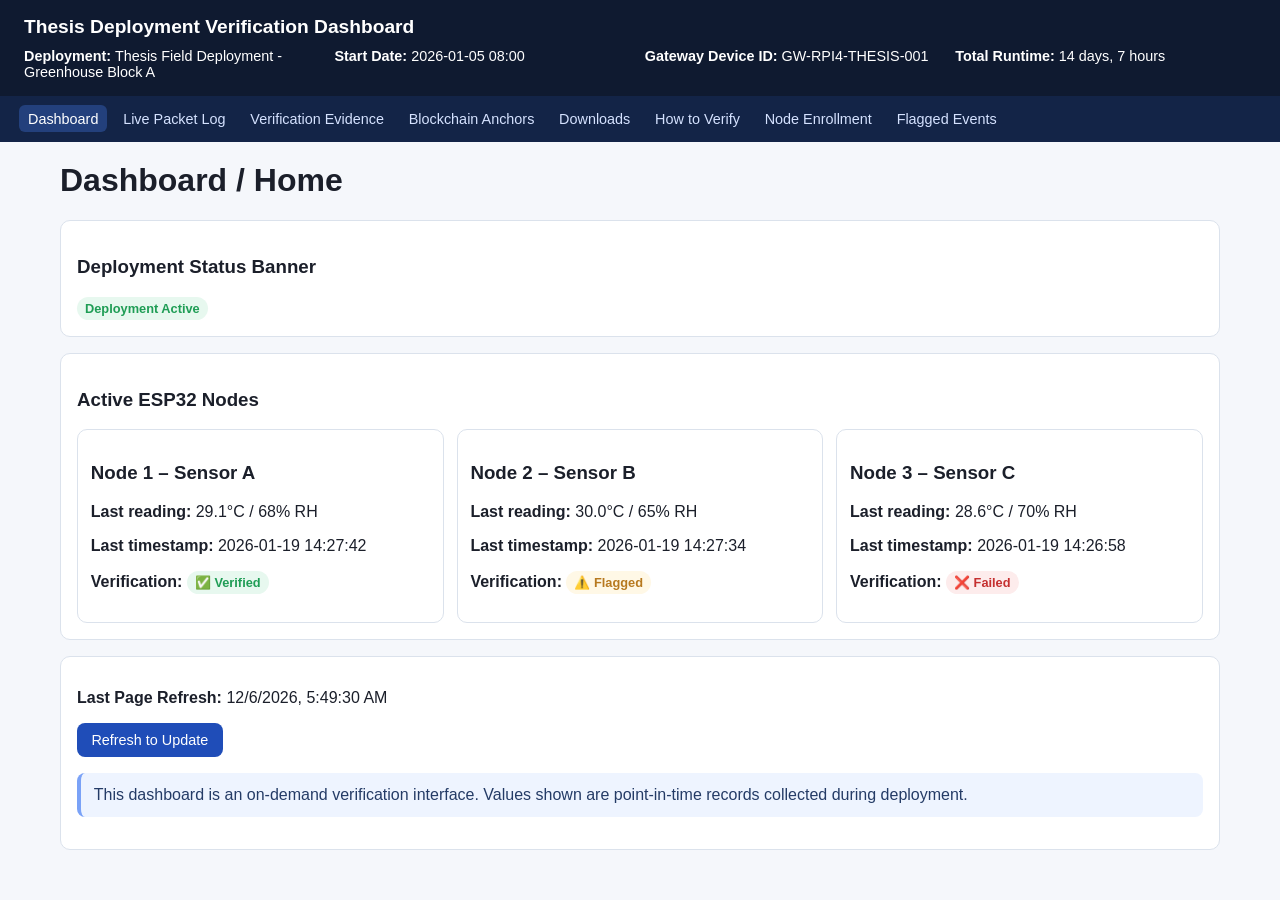
==== index.html @ 4d2313dc "Create multi-page thesis verification dashboard website" ====
<!DOCTYPE html>
<html lang="en">
<head>
  <meta charset="UTF-8" />
  <meta name="viewport" content="width=device-width, initial-scale=1.0" />
  <title>Thesis Verification Dashboard</title>
  <link rel="stylesheet" href="styles.css" />
</head>
<body>
  <header>
    <h2 class="site-title">Thesis Deployment Verification Dashboard</h2>
    <div class="meta-grid">
      <div><strong>Deployment:</strong> <span id="meta-name"></span></div>
      <div><strong>Start Date:</strong> <span id="meta-start"></span></div>
      <div><strong>Gateway Device ID:</strong> <span id="meta-gateway"></span></div>
      <div><strong>Total Runtime:</strong> <span id="meta-runtime"></span></div>
    </div>
  </header>

  <nav>
    <a class="active" href="index.html">Dashboard</a>
    <a href="packet-log.html">Live Packet Log</a>
    <a href="evidence.html">Verification Evidence</a>
    <a href="anchors.html">Blockchain Anchors</a>
    <a href="downloads.html">Downloads</a>
    <a href="how-to-verify.html">How to Verify</a>
    <a href="enrollment.html">Node Enrollment</a>
    <a href="flagged-events.html">Flagged Events</a>
  </nav>

  <main>
    <h1>Dashboard / Home</h1>

    <section class="section">
      <h3>Deployment Status Banner</h3>
      <div id="deployment-status"></div>
    </section>

    <section class="section">
      <h3>Active ESP32 Nodes</h3>
      <div id="node-cards" class="grid"></div>
    </section>

    <section class="section">
      <p><strong>Last Page Refresh:</strong> <span class="refresh-time"></span></p>
      <button id="refresh-btn">Refresh to Update</button>
      <p class="info-note">This dashboard is an on-demand verification interface. Values shown are point-in-time records collected during deployment.</p>
    </section>
  </main>

  <script src="app.js"></script>
</body>
</html>
---- styles.css ----
:root {
  --bg: #f5f7fb;
  --card: #ffffff;
  --text: #1b1f2a;
  --muted: #5f6b7a;
  --border: #dbe2ec;
  --green: #1f9d55;
  --green-bg: #e7f8ef;
  --yellow: #b7791f;
  --yellow-bg: #fff8e6;
  --red: #c53030;
  --red-bg: #fdecec;
  --gray: #6b7280;
  --gray-bg: #eef1f5;
  --blue: #1f4db8;
}

* { box-sizing: border-box; }
body {
  margin: 0;
  font-family: "Segoe UI", Tahoma, sans-serif;
  background: var(--bg);
  color: var(--text);
}

header {
  background: #0f1a30;
  color: #fff;
  padding: 1rem 1.5rem;
  position: sticky;
  top: 0;
  z-index: 10;
}

.site-title { margin: 0 0 0.6rem; font-size: 1.2rem; }
.meta-grid {
  display: grid;
  grid-template-columns: repeat(auto-fit, minmax(180px, 1fr));
  gap: 0.6rem;
  font-size: 0.9rem;
}

nav {
  background: #132447;
  padding: 0.6rem 1.2rem;
  display: flex;
  flex-wrap: wrap;
  gap: 0.45rem;
}
nav a {
  color: #d5e2ff;
  text-decoration: none;
  font-size: 0.9rem;
  padding: 0.35rem 0.55rem;
  border-radius: 6px;
}
nav a:hover,
nav a.active {
  background: #23407c;
  color: #fff;
}

main { padding: 1.25rem; max-width: 1200px; margin: 0 auto; }
h1 { margin-top: 0; }

.section {
  background: var(--card);
  border: 1px solid var(--border);
  border-radius: 10px;
  padding: 1rem;
  margin-bottom: 1rem;
}

.grid {
  display: grid;
  grid-template-columns: repeat(auto-fit, minmax(220px, 1fr));
  gap: 0.8rem;
}

.card {
  border: 1px solid var(--border);
  border-radius: 10px;
  padding: 0.8rem;
  background: #fff;
}

.badge {
  display: inline-block;
  font-size: 0.8rem;
  font-weight: 600;
  padding: 0.25rem 0.5rem;
  border-radius: 999px;
}
.badge.verified { color: var(--green); background: var(--green-bg); }
.badge.flagged { color: var(--yellow); background: var(--yellow-bg); }
.badge.rejected, .badge.failed { color: var(--red); background: var(--red-bg); }
.badge.ended { color: var(--gray); background: var(--gray-bg); }
.badge.active { color: var(--green); background: var(--green-bg); }

button {
  border: none;
  background: var(--blue);
  color: #fff;
  border-radius: 8px;
  padding: 0.55rem 0.9rem;
  font-size: 0.9rem;
  cursor: pointer;
}
button:hover { opacity: 0.92; }

.info-note {
  border-left: 4px solid #7aa2f7;
  background: #eef4ff;
  padding: 0.8rem;
  border-radius: 8px;
  color: #243b66;
}

.table-wrap { overflow-x: auto; }
table {
  width: 100%;
  border-collapse: collapse;
  font-size: 0.92rem;
}
th, td {
  border: 1px solid var(--border);
  padding: 0.55rem;
  text-align: left;
}
th { background: #edf2fb; }
tr.verified { background: #f1fcf5; }
tr.flagged { background: #fffaf0; }
tr.rejected { background: #fff2f2; }

.copyable {
  font-family: Consolas, monospace;
  font-size: 0.86rem;
  background: #f3f6fb;
  border: 1px solid var(--border);
  border-radius: 6px;
  padding: 0.15rem 0.35rem;
}

.download-grid {
  display: grid;
  grid-template-columns: 2fr 1fr 3fr 1fr;
  gap: 0.45rem;
  align-items: center;
}
.download-grid > div {
  background: #fff;
  border: 1px solid var(--border);
  border-radius: 8px;
  padding: 0.55rem;
}
@media (max-width: 860px) {
  .download-grid { grid-template-columns: 1fr; }
}
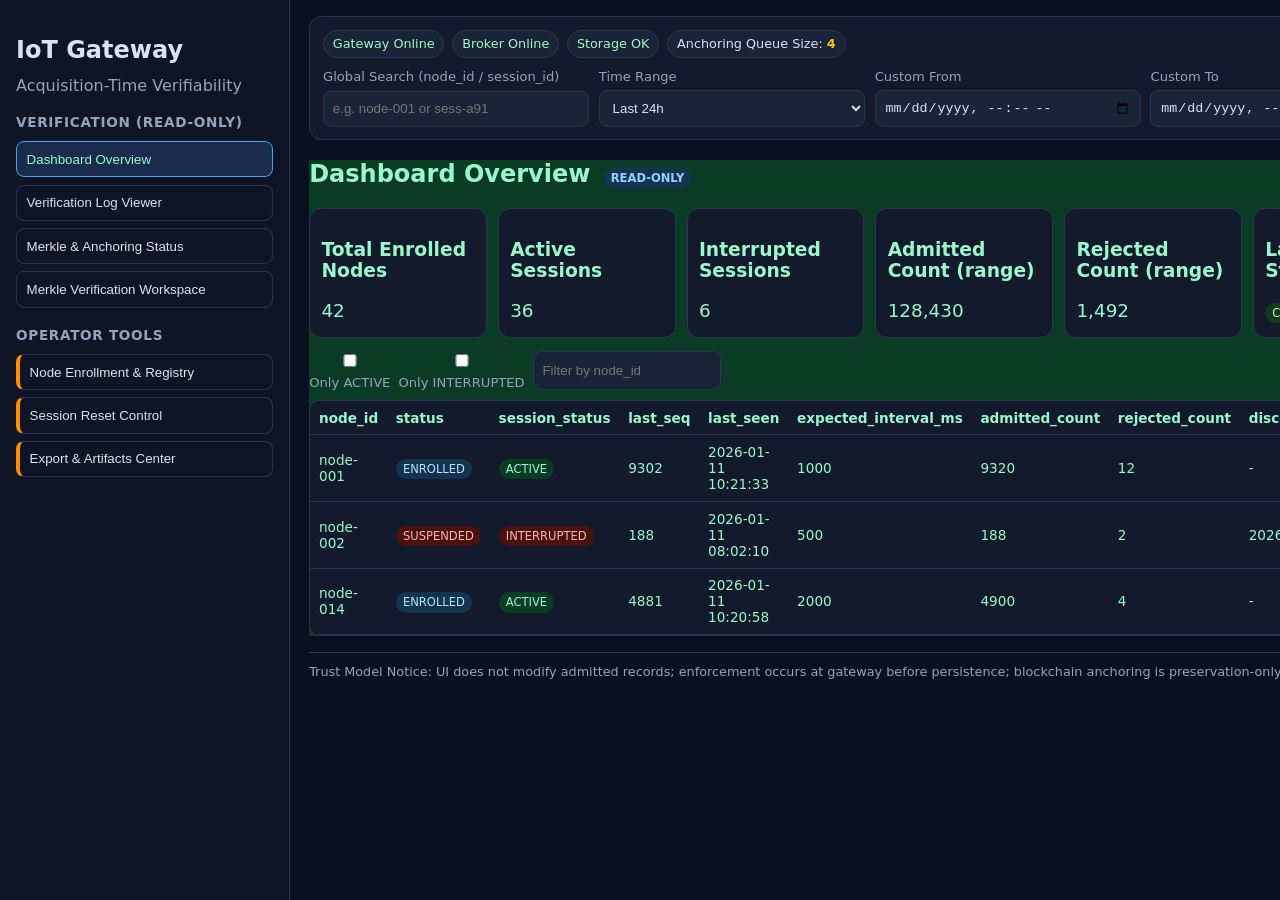
==== commit 09f3d7fc: "Create full IoT gateway verifiability dashboard layout" ====
--- a/index.html
+++ b/index.html
@@ -1,53 +1,278 @@
-<!DOCTYPE html>
+<!doctype html>
 <html lang="en">
-<head>
-  <meta charset="UTF-8" />
-  <meta name="viewport" content="width=device-width, initial-scale=1.0" />
-  <title>Thesis Verification Dashboard</title>
-  <link rel="stylesheet" href="styles.css" />
-</head>
-<body>
-  <header>
-    <h2 class="site-title">Thesis Deployment Verification Dashboard</h2>
-    <div class="meta-grid">
-      <div><strong>Deployment:</strong> <span id="meta-name"></span></div>
-      <div><strong>Start Date:</strong> <span id="meta-start"></span></div>
-      <div><strong>Gateway Device ID:</strong> <span id="meta-gateway"></span></div>
-      <div><strong>Total Runtime:</strong> <span id="meta-runtime"></span></div>
+  <head>
+    <meta charset="UTF-8" />
+    <meta name="viewport" content="width=device-width, initial-scale=1.0" />
+    <title>Gateway Verifiability Dashboard</title>
+    <link rel="stylesheet" href="styles.css" />
+  </head>
+  <body>
+    <div class="app-shell">
+      <aside class="sidebar">
+        <h1>IoT Gateway</h1>
+        <p class="subtitle">Acquisition-Time Verifiability</p>
+
+        <div class="nav-group">
+          <h2>Verification (Read-only)</h2>
+          <button class="nav-link active" data-page="overview">Dashboard Overview</button>
+          <button class="nav-link" data-page="logs">Verification Log Viewer</button>
+          <button class="nav-link" data-page="merkle">Merkle & Anchoring Status</button>
+          <button class="nav-link" data-page="workspace">Merkle Verification Workspace</button>
+        </div>
+
+        <div class="nav-group">
+          <h2>Operator Tools</h2>
+          <button class="nav-link operator" data-page="registry">Node Enrollment & Registry</button>
+          <button class="nav-link operator" data-page="reset">Session Reset Control</button>
+          <button class="nav-link operator" data-page="exports">Export & Artifacts Center</button>
+        </div>
+      </aside>
+
+      <main class="content">
+        <header class="top-bar">
+          <div class="status-group">
+            <span class="status-pill online">Gateway Online</span>
+            <span class="status-pill online">Broker Online</span>
+            <span class="status-pill online">Storage OK</span>
+            <span class="status-pill queue">Anchoring Queue Size: <strong>4</strong></span>
+          </div>
+
+          <div class="filters-row">
+            <label>
+              Global Search (node_id / session_id)
+              <input id="globalSearch" type="text" placeholder="e.g. node-001 or sess-a91" />
+            </label>
+            <label>
+              Time Range
+              <select id="timeRange">
+                <option>Last 1h</option>
+                <option selected>Last 24h</option>
+                <option>Last 7d</option>
+                <option>Custom</option>
+              </select>
+            </label>
+            <label>
+              Custom From
+              <input type="datetime-local" />
+            </label>
+            <label>
+              Custom To
+              <input type="datetime-local" />
+            </label>
+          </div>
+        </header>
+
+        <section class="page active" id="page-overview">
+          <h2>Dashboard Overview <span class="readonly-tag">READ-ONLY</span></h2>
+          <div class="card-grid six">
+            <article class="card"><h3>Total Enrolled Nodes</h3><p>42</p></article>
+            <article class="card"><h3>Active Sessions</h3><p>36</p></article>
+            <article class="card"><h3>Interrupted Sessions</h3><p>6</p></article>
+            <article class="card"><h3>Admitted Count (range)</h3><p>128,430</p></article>
+            <article class="card"><h3>Rejected Count (range)</h3><p>1,492</p></article>
+            <article class="card"><h3>Latest Anchor Status</h3><p><span class="badge confirmed">CONFIRMED</span></p></article>
+          </div>
+
+          <div class="table-tools">
+            <label><input type="checkbox" /> Only ACTIVE</label>
+            <label><input type="checkbox" /> Only INTERRUPTED</label>
+            <input type="text" placeholder="Filter by node_id" />
+          </div>
+
+          <div class="table-wrap">
+            <table>
+              <thead>
+                <tr>
+                  <th>node_id</th><th>status</th><th>session_status</th><th>last_seq</th><th>last_seen</th><th>expected_interval_ms</th><th>admitted_count</th><th>rejected_count</th><th>disconnect_timestamp</th>
+                </tr>
+              </thead>
+              <tbody>
+                <tr><td>node-001</td><td><span class="badge enrolled">ENROLLED</span></td><td><span class="badge active">ACTIVE</span></td><td>9302</td><td>2026-01-11 10:21:33</td><td>1000</td><td>9320</td><td>12</td><td>-</td></tr>
+                <tr><td>node-002</td><td><span class="badge suspended">SUSPENDED</span></td><td><span class="badge interrupted">INTERRUPTED</span></td><td>188</td><td>2026-01-11 08:02:10</td><td>500</td><td>188</td><td>2</td><td>2026-01-11 08:05:09</td></tr>
+                <tr><td>node-014</td><td><span class="badge enrolled">ENROLLED</span></td><td><span class="badge active">ACTIVE</span></td><td>4881</td><td>2026-01-11 10:20:58</td><td>2000</td><td>4900</td><td>4</td><td>-</td></tr>
+              </tbody>
+            </table>
+          </div>
+        </section>
+
+        <section class="page" id="page-logs">
+          <h2>Verification Log Viewer <span class="readonly-tag">READ-ONLY</span></h2>
+          <div class="table-tools">
+            <input type="text" placeholder="Filter: node_id" />
+            <input type="text" placeholder="Filter: session_id" />
+            <select><option>Admission: All</option><option>ACCEPT</option><option>REJECT</option></select>
+            <button class="ghost">Export view as CSV</button>
+          </div>
+          <div class="table-wrap">
+            <table>
+              <thead><tr><th>record_id</th><th>node_id</th><th>session_id</th><th>timestamp_device</th><th>timestamp_gateway_arrival</th><th>seq_num</th><th>sensor_value</th><th>admission</th><th>rejection_reason</th><th>enforcement_layer_failed</th><th>anomaly_flags</th><th>prev_hash</th><th>curr_hash</th></tr></thead>
+              <tbody>
+                <tr><td>rec-1</td><td>node-001</td><td>sess-a91</td><td>10:20:01</td><td>10:20:01.033</td><td>9301</td><td>23.4</td><td><span class="badge accept">ACCEPT</span></td><td>-</td><td>-</td><td>none</td><td><button class="link-btn">copy prev_hash</button></td><td><button class="link-btn">copy curr_hash</button></td></tr>
+                <tr><td>rec-2</td><td>node-002</td><td>sess-k22</td><td>08:01:59</td><td>08:02:00.441</td><td>189</td><td>96.2</td><td><span class="badge reject">REJECT</span></td><td>range_violation</td><td>sensor_policy</td><td>value_jump</td><td><button class="link-btn">copy prev_hash</button></td><td><button class="link-btn">copy curr_hash</button></td></tr>
+              </tbody>
+            </table>
+          </div>
+          <div class="drawer">
+            <h3>Expanded Row: Full JSON + Enforcement Metadata</h3>
+            <pre>{
+  "record_id": "rec-2",
+  "payload": {"node_id": "node-002", "value": 96.2},
+  "metadata": {"admission": "REJECT", "failed_layer": "sensor_policy"}
+}</pre>
+          </div>
+          <p>Pagination: ◀ 1 2 3 ▶</p>
+        </section>
+
+        <section class="page" id="page-merkle">
+          <h2>Merkle & Anchoring Status <span class="readonly-tag">READ-ONLY</span></h2>
+          <p class="note">Anchoring is preservation-only; does not affect admission decisions.</p>
+          <div class="table-wrap">
+            <table>
+              <thead><tr><th>batch_id</th><th>interval_start</th><th>interval_end</th><th>merkle_root</th><th>leaf_count</th><th>anchor_status</th><th>solana_tx_id</th><th>anchored_at</th><th>retries</th></tr></thead>
+              <tbody>
+                <tr><td>batch-301</td><td>10:00</td><td>10:15</td><td>0x99ab...f1d4</td><td>3420</td><td><span class="badge confirmed">CONFIRMED</span></td><td>5dxa...22L</td><td>10:16:08</td><td>0</td></tr>
+                <tr><td>batch-302</td><td>10:15</td><td>10:30</td><td>0x77cf...ab20</td><td>3301</td><td><span class="badge queued">QUEUED</span></td><td>-</td><td>-</td><td>1</td></tr>
+              </tbody>
+            </table>
+          </div>
+          <div class="split">
+            <article class="card">
+              <h3>Batch Detail</h3>
+              <p>merkle_root: <code>0x99ab...f1d4</code></p>
+              <p>Leaf hashes: <a href="#">view file /artifacts/batch-301-leaves.json</a></p>
+              <button class="ghost">Download inclusion proofs bundle</button>
+            </article>
+            <article class="card">
+              <h3>Batch Timeline</h3>
+              <ul>
+                <li>10:16 batch-301 CONFIRMED</li>
+                <li>10:30 batch-302 QUEUED</li>
+                <li>10:45 batch-303 SUBMITTED</li>
+              </ul>
+            </article>
+          </div>
+        </section>
+
+        <section class="page" id="page-registry">
+          <h2>Node Enrollment & Registry <span class="operator-tag">OPERATOR</span></h2>
+          <p class="note">Enrollment is administrative, not cryptographic authentication.</p>
+          <form class="form-grid" data-action-type="Enroll Node">
+            <label>node_id (required)<input required placeholder="node-099" /></label>
+            <label>expected_interval_ms (required)<input required type="number" placeholder="1000" /></label>
+            <label>sensor_type (optional)<input placeholder="temperature" /></label>
+            <label>min_value/max_value (optional)<input placeholder="0 / 50" /></label>
+            <label>rate_of_change_limit (optional)<input placeholder="5 units/s" /></label>
+            <button type="button" class="operator-action" data-action="Enroll Node">Enroll Node</button>
+          </form>
+
+          <div class="table-wrap">
+            <table>
+              <thead><tr><th>node_id</th><th>registered_at</th><th>expected_interval_ms</th><th>status</th><th>last_seen</th><th>notes</th><th>actions</th></tr></thead>
+              <tbody>
+                <tr><td>node-001</td><td>2026-01-01</td><td>1000</td><td><span class="badge enrolled">ENROLLED</span></td><td>10:21</td><td>Main greenhouse</td><td><button class="operator-action" data-action="Suspend Node" data-node="node-001">Suspend</button></td></tr>
+                <tr><td>node-002</td><td>2026-01-02</td><td>500</td><td><span class="badge suspended">SUSPENDED</span></td><td>08:02</td><td>Manual investigation</td><td><button class="operator-action" data-action="Reactivate Node" data-node="node-002">Reactivate</button></td></tr>
+              </tbody>
+            </table>
+          </div>
+        </section>
+
+        <section class="page" id="page-reset">
+          <h2>Session Reset Control <span class="operator-tag">OPERATOR</span></h2>
+          <div class="split">
+            <article class="card">
+              <h3>Per-node Session Panel</h3>
+              <p>node_id: <strong>node-014</strong></p>
+              <p>current session_id: <strong>sess-k44</strong></p>
+              <p>last_seq: <strong>4881</strong></p>
+              <p>last_seen: <strong>10:20:58</strong></p>
+              <p>session_status: <span class="badge active">ACTIVE</span></p>
+              <label>Reason text (required)<textarea id="resetReason" placeholder="State reason for reset"></textarea></label>
+              <button class="operator-action" data-action="Trigger SESSION_RESET" data-node="node-014">Trigger SESSION_RESET</button>
+              <p class="note">Next packet will establish new expected_seq baseline.</p>
+            </article>
+            <article class="card">
+              <h3>Recent Resets</h3>
+              <table>
+                <thead><tr><th>timestamp</th><th>node_id</th><th>reason</th><th>operator_id</th><th>receipt_id</th></tr></thead>
+                <tbody>
+                  <tr><td>2026-01-11 07:10</td><td>node-008</td><td>maintenance</td><td>op-12</td><td>rct-1882</td></tr>
+                  <tr><td>2026-01-10 19:04</td><td>node-002</td><td>sequence desync</td><td>op-09</td><td>rct-1881</td></tr>
+                </tbody>
+              </table>
+            </article>
+          </div>
+        </section>
+
+        <section class="page" id="page-exports">
+          <h2>Export & Verification Artifacts Center <span class="operator-tag">OPERATOR</span></h2>
+          <article class="card">
+            <h3>Export Wizard</h3>
+            <ol>
+              <li>Select node_id(s) + date range <input placeholder="node-001,node-014" /></li>
+              <li>Choose data type <select><option>admitted-only</option><option>include rejected metadata</option></select></li>
+              <li>Choose format <select><option>CSV</option><option>JSON</option></select></li>
+              <li>Include extras
+                <label><input type="checkbox" /> enforcement metadata</label>
+                <label><input type="checkbox" /> anomaly flags</label>
+                <label><input type="checkbox" /> session events</label>
+              </li>
+              <li><button class="operator-action" data-action="Generate Export" data-node="multi">Generate export</button></li>
+            </ol>
+          </article>
+          <div class="table-wrap">
+            <table>
+              <thead><tr><th>artifact</th><th>filename</th><th>generated_at</th><th>size</th><th>checksum (sha256)</th><th>download</th></tr></thead>
+              <tbody>
+                <tr><td>Audit Log (hash-linked)</td><td>audit_log_2026-01-11.csv</td><td>10:18</td><td>23MB</td><td>f92a...a71</td><td><button class="ghost">Download</button></td></tr>
+                <tr><td>Merkle Batch Files</td><td>batches_2026-01-11.zip</td><td>10:18</td><td>4MB</td><td>2ab1...d22</td><td><button class="ghost">Download</button></td></tr>
+                <tr><td>Inclusion Proofs</td><td>proofs_301_302.zip</td><td>10:18</td><td>2MB</td><td>bb39...f90</td><td><button class="ghost">Download</button></td></tr>
+                <tr><td>Anchoring References (tx IDs)</td><td>anchors_refs.json</td><td>10:18</td><td>220KB</td><td>c90a...1e2</td><td><button class="ghost">Download</button></td></tr>
+                <tr><td>Deployment Summary Report</td><td>deployment_summary.pdf</td><td>10:18</td><td>1.4MB</td><td>8af3...24b</td><td><button class="ghost">Download</button></td></tr>
+                <tr><td>Merkle Verification Script</td><td>verify_merkle.py</td><td>10:18</td><td>14KB</td><td>05cd...ff1</td><td><button class="ghost">Download</button></td></tr>
+              </tbody>
+            </table>
+          </div>
+        </section>
+
+        <section class="page" id="page-workspace">
+          <h2>Merkle Verification Workspace <span class="readonly-tag">READ-ONLY TOOLS</span></h2>
+          <p class="note">Verification validates integrity of admitted records and anchoring references; does not prove sensor hardware authenticity.</p>
+          <form class="form-grid">
+            <label>batch_id or solana_tx_id<input placeholder="batch-301 or 5dxa...22L" /></label>
+            <label>Upload log/export file<input type="file" /></label>
+            <label>Upload proofs bundle<input type="file" /></label>
+            <label>Computed merkle_root<input value="0x99ab...f1d4" readonly /></label>
+            <label>Recorded merkle_root<input value="0x99ab...f1d4" readonly /></label>
+            <label>Result<input value="MATCH" readonly /></label>
+          </form>
+          <article class="card">
+            <h3>Script Example (Placeholder)</h3>
+            <pre>python verify_merkle.py \
+  --batch-id batch-301 \
+  --log-file ./exports/audit_log.csv \
+  --proofs ./proofs/proofs_301.zip</pre>
+          </article>
+        </section>
+
+        <footer>
+          Trust Model Notice: UI does not modify admitted records; enforcement occurs at gateway before persistence; blockchain anchoring is preservation-only.
+        </footer>
+      </main>
     </div>
-  </header>
-
-  <nav>
-    <a class="active" href="index.html">Dashboard</a>
-    <a href="packet-log.html">Live Packet Log</a>
-    <a href="evidence.html">Verification Evidence</a>
-    <a href="anchors.html">Blockchain Anchors</a>
-    <a href="downloads.html">Downloads</a>
-    <a href="how-to-verify.html">How to Verify</a>
-    <a href="enrollment.html">Node Enrollment</a>
-    <a href="flagged-events.html">Flagged Events</a>
-  </nav>
-
-  <main>
-    <h1>Dashboard / Home</h1>
-
-    <section class="section">
-      <h3>Deployment Status Banner</h3>
-      <div id="deployment-status"></div>
-    </section>
-
-    <section class="section">
-      <h3>Active ESP32 Nodes</h3>
-      <div id="node-cards" class="grid"></div>
-    </section>
-
-    <section class="section">
-      <p><strong>Last Page Refresh:</strong> <span class="refresh-time"></span></p>
-      <button id="refresh-btn">Refresh to Update</button>
-      <p class="info-note">This dashboard is an on-demand verification interface. Values shown are point-in-time records collected during deployment.</p>
-    </section>
-  </main>
-
-  <script src="app.js"></script>
-</body>
+
+    <div class="modal hidden" id="confirmModal">
+      <div class="modal-content">
+        <h3>Confirm Operator Action</h3>
+        <p id="confirmText"></p>
+        <div class="row">
+          <button id="cancelAction">Cancel</button>
+          <button id="confirmAction">Confirm</button>
+        </div>
+      </div>
+    </div>
+
+    <div class="receipt hidden" id="receipt"></div>
+
+    <script src="app.js"></script>
+  </body>
 </html>
--- a/styles.css
+++ b/styles.css
@@ -1,158 +1,75 @@
 :root {
-  --bg: #f5f7fb;
-  --card: #ffffff;
-  --text: #1b1f2a;
-  --muted: #5f6b7a;
-  --border: #dbe2ec;
-  --green: #1f9d55;
-  --green-bg: #e7f8ef;
-  --yellow: #b7791f;
-  --yellow-bg: #fff8e6;
-  --red: #c53030;
-  --red-bg: #fdecec;
-  --gray: #6b7280;
-  --gray-bg: #eef1f5;
-  --blue: #1f4db8;
+  --bg: #0b1020;
+  --panel: #121a2b;
+  --panel-2: #1a2438;
+  --text: #d9e2f1;
+  --muted: #95a3bb;
+  --line: #2a3550;
+  --accent: #42a5f5;
+  --ok: #2ecc71;
+  --warn: #f1c40f;
+  --err: #e74c3c;
 }
+* { box-sizing: border-box; }
+body { margin: 0; font-family: Inter, system-ui, sans-serif; background: var(--bg); color: var(--text); }
+.app-shell { display: grid; grid-template-columns: 290px 1fr; min-height: 100vh; }
+.sidebar { background: #0f1525; border-right: 1px solid var(--line); padding: 1rem; position: sticky; top: 0; height: 100vh; overflow: auto; }
+.subtitle { color: var(--muted); margin-top: -8px; }
+.nav-group { margin-top: 1.2rem; }
+.nav-group h2 { font-size: 0.85rem; text-transform: uppercase; letter-spacing: .05em; color: var(--muted); }
+.nav-link { display: block; width: 100%; text-align: left; background: transparent; border: 1px solid var(--line); color: var(--text); padding: .6rem; margin-bottom: .45rem; border-radius: 8px; }
+.nav-link.active { border-color: var(--accent); background: #1a2b4d; }
+.nav-link.operator { border-left: 4px solid #ff8f00; }
+.content { padding: 1rem 1.2rem 2rem; }
+.top-bar { background: var(--panel); border: 1px solid var(--line); border-radius: 12px; padding: .8rem; margin-bottom: 1rem; }
+.status-group { display: flex; gap: .5rem; flex-wrap: wrap; margin-bottom: .7rem; }
+.status-pill { padding: .35rem .55rem; border-radius: 999px; font-size: .8rem; background: var(--panel-2); border: 1px solid var(--line); }
+.online { color: #a4f7c5; }
+.queue strong { color: var(--warn); }
+.filters-row { display: grid; gap: .6rem; grid-template-columns: repeat(4, minmax(120px, 1fr)); }
+label { display: grid; gap: .35rem; font-size: .82rem; color: var(--muted); }
+input, select, textarea, button { background: var(--panel-2); border: 1px solid var(--line); color: var(--text); border-radius: 8px; padding: .55rem; }
+textarea { min-height: 80px; }
+button { cursor: pointer; }
+.page { display: none; }
+.page.active { display: block; }
+.readonly-tag, .operator-tag { font-size: .72rem; padding: .2rem .45rem; border-radius: 999px; margin-left: .3rem; }
+.readonly-tag { background: #12344f; color: #8fd0ff; }
+.operator-tag { background: #4c2a00; color: #ffc57a; }
+.card-grid { display: grid; gap: .7rem; margin-bottom: .8rem; }
+.card-grid.six { grid-template-columns: repeat(6, minmax(120px,1fr)); }
+.card { background: var(--panel); border: 1px solid var(--line); border-radius: 12px; padding: .7rem; }
+.card p { font-size: 1.15rem; margin: .3rem 0; }
+.table-tools { display: flex; gap: .5rem; flex-wrap: wrap; margin: .6rem 0; }
+.table-wrap { overflow: auto; border: 1px solid var(--line); border-radius: 10px; background: var(--panel); }
+table { border-collapse: collapse; width: 100%; min-width: 980px; }
+th, td { border-bottom: 1px solid var(--line); padding: .55rem; font-size: .85rem; text-align: left; }
+.badge { border-radius: 999px; padding: .2rem .45rem; font-size: .72rem; }
+.active { background: #093b25; color: #9af7cb; }
+.interrupted, .reject, .suspended, .failed { background: #4a1111; color: #ffb2b2; }
+.enrolled, .accept { background: #12344f; color: #b8e4ff; }
+.queued { background: #473901; color: #ffe38c; }
+.confirmed { background: #113b1b; color: #b3f6c4; }
+.ghost, .link-btn { background: transparent; }
+.drawer { background: #0f1525; border: 1px dashed var(--line); border-radius: 10px; padding: .6rem; margin-top: .7rem; }
+.note { color: #ffce93; font-size: .85rem; }
+.split { display: grid; grid-template-columns: 1fr 1fr; gap: .7rem; }
+.form-grid { display: grid; grid-template-columns: repeat(3,minmax(150px,1fr)); gap: .7rem; margin-bottom: .8rem; }
+footer { margin-top: 1rem; color: var(--muted); border-top: 1px solid var(--line); padding-top: .7rem; font-size: .8rem; }
+.modal { position: fixed; inset: 0; background: rgba(0,0,0,.5); display: grid; place-items: center; }
+.modal-content { width: min(460px, 90vw); background: var(--panel); border: 1px solid var(--line); border-radius: 12px; padding: 1rem; }
+.row { display: flex; justify-content: flex-end; gap: .5rem; }
+.hidden { display: none !important; }
+.receipt { position: fixed; right: 16px; bottom: 16px; background: #0e2d18; color: #ccffd7; border: 1px solid #2e8b57; border-radius: 12px; padding: .8rem; max-width: 380px; }
 
-* { box-sizing: border-box; }
-body {
-  margin: 0;
-  font-family: "Segoe UI", Tahoma, sans-serif;
-  background: var(--bg);
-  color: var(--text);
+@media (max-width: 1100px) {
+  .app-shell { grid-template-columns: 220px 1fr; }
+  .card-grid.six { grid-template-columns: repeat(3,minmax(120px,1fr)); }
+  .filters-row { grid-template-columns: repeat(2,minmax(120px,1fr)); }
+  .form-grid { grid-template-columns: repeat(2,minmax(140px,1fr)); }
 }
-
-header {
-  background: #0f1a30;
-  color: #fff;
-  padding: 1rem 1.5rem;
-  position: sticky;
-  top: 0;
-  z-index: 10;
+@media (max-width: 760px) {
+  .app-shell { grid-template-columns: 1fr; }
+  .sidebar { position: relative; height: auto; }
+  .split, .form-grid, .filters-row, .card-grid.six { grid-template-columns: 1fr; }
 }
-
-.site-title { margin: 0 0 0.6rem; font-size: 1.2rem; }
-.meta-grid {
-  display: grid;
-  grid-template-columns: repeat(auto-fit, minmax(180px, 1fr));
-  gap: 0.6rem;
-  font-size: 0.9rem;
-}
-
-nav {
-  background: #132447;
-  padding: 0.6rem 1.2rem;
-  display: flex;
-  flex-wrap: wrap;
-  gap: 0.45rem;
-}
-nav a {
-  color: #d5e2ff;
-  text-decoration: none;
-  font-size: 0.9rem;
-  padding: 0.35rem 0.55rem;
-  border-radius: 6px;
-}
-nav a:hover,
-nav a.active {
-  background: #23407c;
-  color: #fff;
-}
-
-main { padding: 1.25rem; max-width: 1200px; margin: 0 auto; }
-h1 { margin-top: 0; }
-
-.section {
-  background: var(--card);
-  border: 1px solid var(--border);
-  border-radius: 10px;
-  padding: 1rem;
-  margin-bottom: 1rem;
-}
-
-.grid {
-  display: grid;
-  grid-template-columns: repeat(auto-fit, minmax(220px, 1fr));
-  gap: 0.8rem;
-}
-
-.card {
-  border: 1px solid var(--border);
-  border-radius: 10px;
-  padding: 0.8rem;
-  background: #fff;
-}
-
-.badge {
-  display: inline-block;
-  font-size: 0.8rem;
-  font-weight: 600;
-  padding: 0.25rem 0.5rem;
-  border-radius: 999px;
-}
-.badge.verified { color: var(--green); background: var(--green-bg); }
-.badge.flagged { color: var(--yellow); background: var(--yellow-bg); }
-.badge.rejected, .badge.failed { color: var(--red); background: var(--red-bg); }
-.badge.ended { color: var(--gray); background: var(--gray-bg); }
-.badge.active { color: var(--green); background: var(--green-bg); }
-
-button {
-  border: none;
-  background: var(--blue);
-  color: #fff;
-  border-radius: 8px;
-  padding: 0.55rem 0.9rem;
-  font-size: 0.9rem;
-  cursor: pointer;
-}
-button:hover { opacity: 0.92; }
-
-.info-note {
-  border-left: 4px solid #7aa2f7;
-  background: #eef4ff;
-  padding: 0.8rem;
-  border-radius: 8px;
-  color: #243b66;
-}
-
-.table-wrap { overflow-x: auto; }
-table {
-  width: 100%;
-  border-collapse: collapse;
-  font-size: 0.92rem;
-}
-th, td {
-  border: 1px solid var(--border);
-  padding: 0.55rem;
-  text-align: left;
-}
-th { background: #edf2fb; }
-tr.verified { background: #f1fcf5; }
-tr.flagged { background: #fffaf0; }
-tr.rejected { background: #fff2f2; }
-
-.copyable {
-  font-family: Consolas, monospace;
-  font-size: 0.86rem;
-  background: #f3f6fb;
-  border: 1px solid var(--border);
-  border-radius: 6px;
-  padding: 0.15rem 0.35rem;
-}
-
-.download-grid {
-  display: grid;
-  grid-template-columns: 2fr 1fr 3fr 1fr;
-  gap: 0.45rem;
-  align-items: center;
-}
-.download-grid > div {
-  background: #fff;
-  border: 1px solid var(--border);
-  border-radius: 8px;
-  padding: 0.55rem;
-}
-@media (max-width: 860px) {
-  .download-grid { grid-template-columns: 1fr; }
-}
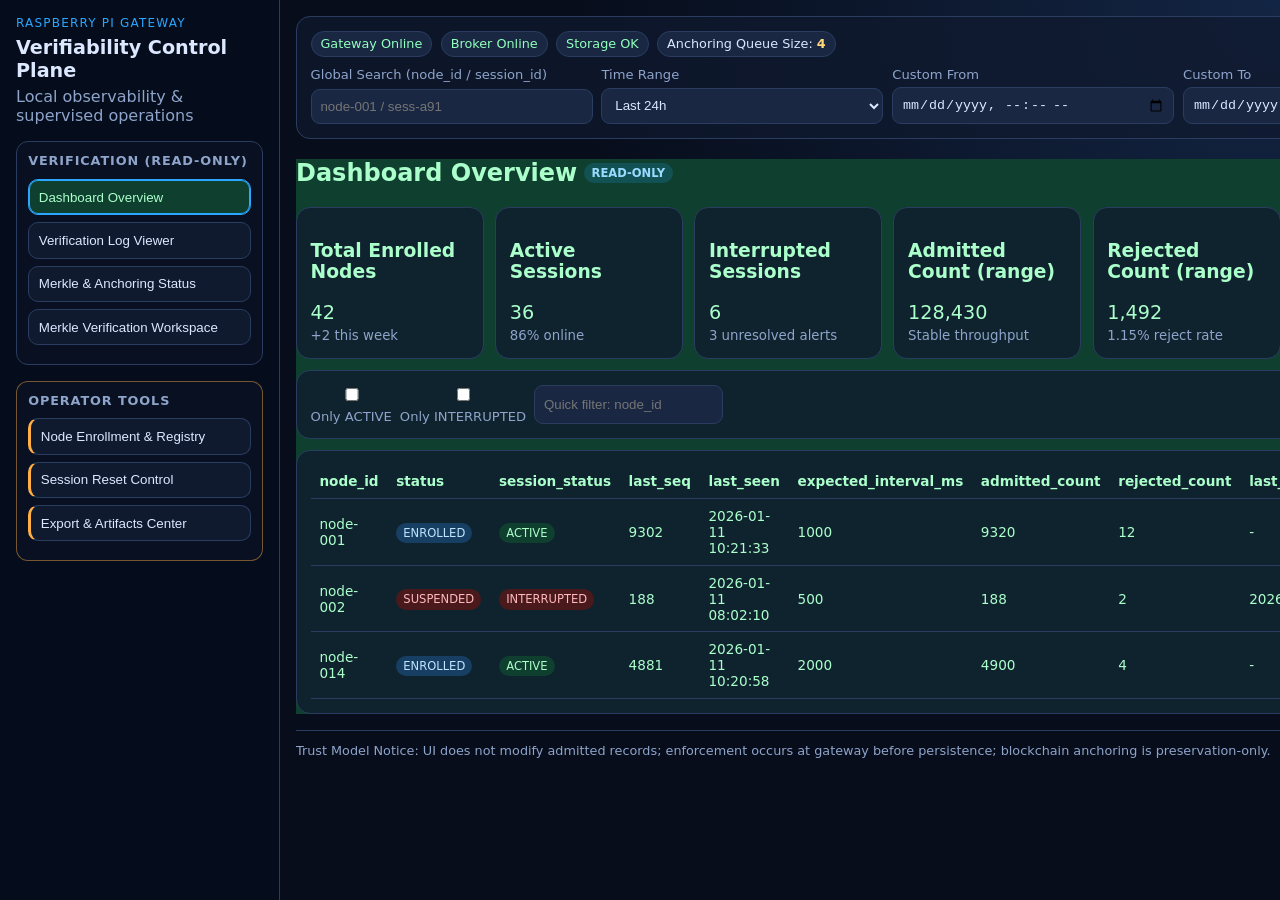
==== commit 6898b462: "Refine dashboard UI with friendlier layout and interactions" ====
--- a/index.html
+++ b/index.html
@@ -9,8 +9,11 @@
   <body>
     <div class="app-shell">
       <aside class="sidebar">
-        <h1>IoT Gateway</h1>
-        <p class="subtitle">Acquisition-Time Verifiability</p>
+        <div>
+          <p class="eyebrow">Raspberry Pi Gateway</p>
+          <h1>Verifiability Control Plane</h1>
+          <p class="subtitle">Local observability & supervised operations</p>
+        </div>
 
         <div class="nav-group">
           <h2>Verification (Read-only)</h2>
@@ -20,7 +23,7 @@
           <button class="nav-link" data-page="workspace">Merkle Verification Workspace</button>
         </div>
 
-        <div class="nav-group">
+        <div class="nav-group nav-operator">
           <h2>Operator Tools</h2>
           <button class="nav-link operator" data-page="registry">Node Enrollment & Registry</button>
           <button class="nav-link operator" data-page="reset">Session Reset Control</button>
@@ -29,18 +32,18 @@
       </aside>
 
       <main class="content">
-        <header class="top-bar">
+        <header class="top-bar card">
           <div class="status-group">
             <span class="status-pill online">Gateway Online</span>
             <span class="status-pill online">Broker Online</span>
-            <span class="status-pill online">Storage OK</span>
+            <span class="status-pill healthy">Storage OK</span>
             <span class="status-pill queue">Anchoring Queue Size: <strong>4</strong></span>
           </div>
 
           <div class="filters-row">
             <label>
               Global Search (node_id / session_id)
-              <input id="globalSearch" type="text" placeholder="e.g. node-001 or sess-a91" />
+              <input id="globalSearch" type="text" placeholder="node-001 / sess-a91" />
             </label>
             <label>
               Time Range
@@ -65,25 +68,25 @@
         <section class="page active" id="page-overview">
           <h2>Dashboard Overview <span class="readonly-tag">READ-ONLY</span></h2>
           <div class="card-grid six">
-            <article class="card"><h3>Total Enrolled Nodes</h3><p>42</p></article>
-            <article class="card"><h3>Active Sessions</h3><p>36</p></article>
-            <article class="card"><h3>Interrupted Sessions</h3><p>6</p></article>
-            <article class="card"><h3>Admitted Count (range)</h3><p>128,430</p></article>
-            <article class="card"><h3>Rejected Count (range)</h3><p>1,492</p></article>
-            <article class="card"><h3>Latest Anchor Status</h3><p><span class="badge confirmed">CONFIRMED</span></p></article>
-          </div>
-
-          <div class="table-tools">
+            <article class="card metric"><h3>Total Enrolled Nodes</h3><p>42</p><small>+2 this week</small></article>
+            <article class="card metric"><h3>Active Sessions</h3><p>36</p><small>86% online</small></article>
+            <article class="card metric"><h3>Interrupted Sessions</h3><p>6</p><small>3 unresolved alerts</small></article>
+            <article class="card metric"><h3>Admitted Count (range)</h3><p>128,430</p><small>Stable throughput</small></article>
+            <article class="card metric"><h3>Rejected Count (range)</h3><p>1,492</p><small>1.15% reject rate</small></article>
+            <article class="card metric"><h3>Latest Anchor Status</h3><p><span class="badge confirmed">CONFIRMED</span></p><small>batch-301 at 10:16</small></article>
+          </div>
+
+          <div class="table-tools card">
             <label><input type="checkbox" /> Only ACTIVE</label>
             <label><input type="checkbox" /> Only INTERRUPTED</label>
-            <input type="text" placeholder="Filter by node_id" />
-          </div>
-
-          <div class="table-wrap">
+            <input type="text" placeholder="Quick filter: node_id" />
+          </div>
+
+          <div class="table-wrap card">
             <table>
               <thead>
                 <tr>
-                  <th>node_id</th><th>status</th><th>session_status</th><th>last_seq</th><th>last_seen</th><th>expected_interval_ms</th><th>admitted_count</th><th>rejected_count</th><th>disconnect_timestamp</th>
+                  <th>node_id</th><th>status</th><th>session_status</th><th>last_seq</th><th>last_seen</th><th>expected_interval_ms</th><th>admitted_count</th><th>rejected_count</th><th>last_disconnect_timestamp</th>
                 </tr>
               </thead>
               <tbody>
@@ -97,57 +100,63 @@
 
         <section class="page" id="page-logs">
           <h2>Verification Log Viewer <span class="readonly-tag">READ-ONLY</span></h2>
-          <div class="table-tools">
+          <div class="table-tools card">
             <input type="text" placeholder="Filter: node_id" />
             <input type="text" placeholder="Filter: session_id" />
             <select><option>Admission: All</option><option>ACCEPT</option><option>REJECT</option></select>
             <button class="ghost">Export view as CSV</button>
           </div>
-          <div class="table-wrap">
+          <div class="table-wrap card">
             <table>
               <thead><tr><th>record_id</th><th>node_id</th><th>session_id</th><th>timestamp_device</th><th>timestamp_gateway_arrival</th><th>seq_num</th><th>sensor_value</th><th>admission</th><th>rejection_reason</th><th>enforcement_layer_failed</th><th>anomaly_flags</th><th>prev_hash</th><th>curr_hash</th></tr></thead>
               <tbody>
-                <tr><td>rec-1</td><td>node-001</td><td>sess-a91</td><td>10:20:01</td><td>10:20:01.033</td><td>9301</td><td>23.4</td><td><span class="badge accept">ACCEPT</span></td><td>-</td><td>-</td><td>none</td><td><button class="link-btn">copy prev_hash</button></td><td><button class="link-btn">copy curr_hash</button></td></tr>
-                <tr><td>rec-2</td><td>node-002</td><td>sess-k22</td><td>08:01:59</td><td>08:02:00.441</td><td>189</td><td>96.2</td><td><span class="badge reject">REJECT</span></td><td>range_violation</td><td>sensor_policy</td><td>value_jump</td><td><button class="link-btn">copy prev_hash</button></td><td><button class="link-btn">copy curr_hash</button></td></tr>
-              </tbody>
-            </table>
-          </div>
-          <div class="drawer">
-            <h3>Expanded Row: Full JSON + Enforcement Metadata</h3>
+                <tr><td>rec-1</td><td>node-001</td><td>sess-a91</td><td>10:20:01</td><td>10:20:01.033</td><td>9301</td><td>23.4</td><td><span class="badge accept">ACCEPT</span></td><td>-</td><td>-</td><td>none</td><td><button class="link-btn">Copy prev_hash</button></td><td><button class="link-btn">Copy curr_hash</button></td></tr>
+                <tr><td>rec-2</td><td>node-002</td><td>sess-k22</td><td>08:01:59</td><td>08:02:00.441</td><td>189</td><td>96.2</td><td><span class="badge reject">REJECT</span></td><td>range_violation</td><td>sensor_policy</td><td>value_jump</td><td><button class="link-btn">Copy prev_hash</button></td><td><button class="link-btn">Copy curr_hash</button></td></tr>
+              </tbody>
+            </table>
+          </div>
+          <div class="drawer card">
+            <h3>Expanded Row Drawer: Full JSON Payload + Enforcement Metadata</h3>
             <pre>{
   "record_id": "rec-2",
   "payload": {"node_id": "node-002", "value": 96.2},
-  "metadata": {"admission": "REJECT", "failed_layer": "sensor_policy"}
+  "metadata": {
+    "admission": "REJECT",
+    "failed_layer": "sensor_policy",
+    "rejection_reason": "range_violation"
+  }
 }</pre>
           </div>
-          <p>Pagination: ◀ 1 2 3 ▶</p>
+          <p class="pagination">Pagination: ◀ 1 2 3 ▶</p>
         </section>
 
         <section class="page" id="page-merkle">
           <h2>Merkle & Anchoring Status <span class="readonly-tag">READ-ONLY</span></h2>
           <p class="note">Anchoring is preservation-only; does not affect admission decisions.</p>
-          <div class="table-wrap">
+          <div class="table-wrap card">
             <table>
               <thead><tr><th>batch_id</th><th>interval_start</th><th>interval_end</th><th>merkle_root</th><th>leaf_count</th><th>anchor_status</th><th>solana_tx_id</th><th>anchored_at</th><th>retries</th></tr></thead>
               <tbody>
                 <tr><td>batch-301</td><td>10:00</td><td>10:15</td><td>0x99ab...f1d4</td><td>3420</td><td><span class="badge confirmed">CONFIRMED</span></td><td>5dxa...22L</td><td>10:16:08</td><td>0</td></tr>
                 <tr><td>batch-302</td><td>10:15</td><td>10:30</td><td>0x77cf...ab20</td><td>3301</td><td><span class="badge queued">QUEUED</span></td><td>-</td><td>-</td><td>1</td></tr>
+                <tr><td>batch-303</td><td>10:30</td><td>10:45</td><td>0x5aac...b992</td><td>3366</td><td><span class="badge submitted">SUBMITTED</span></td><td>9bc3...11H</td><td>10:45:45</td><td>0</td></tr>
               </tbody>
             </table>
           </div>
           <div class="split">
             <article class="card">
               <h3>Batch Detail</h3>
-              <p>merkle_root: <code>0x99ab...f1d4</code></p>
-              <p>Leaf hashes: <a href="#">view file /artifacts/batch-301-leaves.json</a></p>
+              <p><strong>batch_id:</strong> batch-301</p>
+              <p><strong>merkle_root:</strong> <code>0x99ab...f1d4</code></p>
+              <p><strong>leaf_hashes:</strong> <a href="#">/artifacts/batch-301-leaves.json</a></p>
               <button class="ghost">Download inclusion proofs bundle</button>
             </article>
             <article class="card">
               <h3>Batch Timeline</h3>
-              <ul>
-                <li>10:16 batch-301 CONFIRMED</li>
-                <li>10:30 batch-302 QUEUED</li>
-                <li>10:45 batch-303 SUBMITTED</li>
+              <ul class="timeline">
+                <li><strong>10:16</strong> batch-301 <span class="badge confirmed">CONFIRMED</span></li>
+                <li><strong>10:30</strong> batch-302 <span class="badge queued">QUEUED</span></li>
+                <li><strong>10:45</strong> batch-303 <span class="badge submitted">SUBMITTED</span></li>
               </ul>
             </article>
           </div>
@@ -156,21 +165,21 @@
         <section class="page" id="page-registry">
           <h2>Node Enrollment & Registry <span class="operator-tag">OPERATOR</span></h2>
           <p class="note">Enrollment is administrative, not cryptographic authentication.</p>
-          <form class="form-grid" data-action-type="Enroll Node">
-            <label>node_id (required)<input required placeholder="node-099" /></label>
+          <form class="form-grid card">
+            <label>node_id (required)<input id="enrollNodeId" required placeholder="node-099" /></label>
             <label>expected_interval_ms (required)<input required type="number" placeholder="1000" /></label>
             <label>sensor_type (optional)<input placeholder="temperature" /></label>
-            <label>min_value/max_value (optional)<input placeholder="0 / 50" /></label>
+            <label>min_value / max_value (optional)<input placeholder="0 / 50" /></label>
             <label>rate_of_change_limit (optional)<input placeholder="5 units/s" /></label>
-            <button type="button" class="operator-action" data-action="Enroll Node">Enroll Node</button>
+            <button type="button" class="operator-action" data-action="Enroll Node" data-node-source="enrollNodeId">Enroll Node</button>
           </form>
 
-          <div class="table-wrap">
+          <div class="table-wrap card">
             <table>
               <thead><tr><th>node_id</th><th>registered_at</th><th>expected_interval_ms</th><th>status</th><th>last_seen</th><th>notes</th><th>actions</th></tr></thead>
               <tbody>
-                <tr><td>node-001</td><td>2026-01-01</td><td>1000</td><td><span class="badge enrolled">ENROLLED</span></td><td>10:21</td><td>Main greenhouse</td><td><button class="operator-action" data-action="Suspend Node" data-node="node-001">Suspend</button></td></tr>
-                <tr><td>node-002</td><td>2026-01-02</td><td>500</td><td><span class="badge suspended">SUSPENDED</span></td><td>08:02</td><td>Manual investigation</td><td><button class="operator-action" data-action="Reactivate Node" data-node="node-002">Reactivate</button></td></tr>
+                <tr><td>node-001</td><td>2026-01-01</td><td>1000</td><td><span class="badge enrolled">ENROLLED</span></td><td>10:21</td><td>Main greenhouse</td><td><button type="button" class="operator-action" data-action="Suspend Node" data-node="node-001">Suspend Node</button></td></tr>
+                <tr><td>node-002</td><td>2026-01-02</td><td>500</td><td><span class="badge suspended">SUSPENDED</span></td><td>08:02</td><td>Manual investigation</td><td><button type="button" class="operator-action" data-action="Reactivate Node" data-node="node-002">Reactivate Node</button></td></tr>
               </tbody>
             </table>
           </div>
@@ -181,13 +190,13 @@
           <div class="split">
             <article class="card">
               <h3>Per-node Session Panel</h3>
-              <p>node_id: <strong>node-014</strong></p>
-              <p>current session_id: <strong>sess-k44</strong></p>
-              <p>last_seq: <strong>4881</strong></p>
-              <p>last_seen: <strong>10:20:58</strong></p>
-              <p>session_status: <span class="badge active">ACTIVE</span></p>
+              <p><strong>node_id:</strong> node-014</p>
+              <p><strong>current session_id:</strong> sess-k44</p>
+              <p><strong>last_seq:</strong> 4881</p>
+              <p><strong>last_seen:</strong> 10:20:58</p>
+              <p><strong>session_status:</strong> <span class="badge active">ACTIVE</span></p>
               <label>Reason text (required)<textarea id="resetReason" placeholder="State reason for reset"></textarea></label>
-              <button class="operator-action" data-action="Trigger SESSION_RESET" data-node="node-014">Trigger SESSION_RESET</button>
+              <button type="button" class="operator-action" data-action="Trigger SESSION_RESET" data-node="node-014">Trigger SESSION_RESET</button>
               <p class="note">Next packet will establish new expected_seq baseline.</p>
             </article>
             <article class="card">
@@ -207,28 +216,28 @@
           <h2>Export & Verification Artifacts Center <span class="operator-tag">OPERATOR</span></h2>
           <article class="card">
             <h3>Export Wizard</h3>
-            <ol>
-              <li>Select node_id(s) + date range <input placeholder="node-001,node-014" /></li>
-              <li>Choose data type <select><option>admitted-only</option><option>include rejected metadata</option></select></li>
-              <li>Choose format <select><option>CSV</option><option>JSON</option></select></li>
-              <li>Include extras
-                <label><input type="checkbox" /> enforcement metadata</label>
-                <label><input type="checkbox" /> anomaly flags</label>
-                <label><input type="checkbox" /> session events</label>
-              </li>
-              <li><button class="operator-action" data-action="Generate Export" data-node="multi">Generate export</button></li>
-            </ol>
+            <div class="wizard">
+              <div><strong>(a)</strong> Select node_id(s) + date range <input placeholder="node-001,node-014" /></div>
+              <div><strong>(b)</strong> Choose data type <select><option>admitted-only</option><option>include rejected metadata</option></select></div>
+              <div><strong>(c)</strong> Choose format <select><option>CSV</option><option>JSON</option></select></div>
+              <div><strong>(d)</strong> Include extras
+                <label><input type="checkbox" /> include enforcement metadata</label>
+                <label><input type="checkbox" /> include anomaly flags</label>
+                <label><input type="checkbox" /> include session events</label>
+              </div>
+              <div><strong>(e)</strong> <button type="button" class="operator-action" data-action="Generate Export" data-node="multi">Generate export</button></div>
+            </div>
           </article>
-          <div class="table-wrap">
+          <div class="table-wrap card">
             <table>
               <thead><tr><th>artifact</th><th>filename</th><th>generated_at</th><th>size</th><th>checksum (sha256)</th><th>download</th></tr></thead>
               <tbody>
-                <tr><td>Audit Log (hash-linked)</td><td>audit_log_2026-01-11.csv</td><td>10:18</td><td>23MB</td><td>f92a...a71</td><td><button class="ghost">Download</button></td></tr>
-                <tr><td>Merkle Batch Files</td><td>batches_2026-01-11.zip</td><td>10:18</td><td>4MB</td><td>2ab1...d22</td><td><button class="ghost">Download</button></td></tr>
-                <tr><td>Inclusion Proofs</td><td>proofs_301_302.zip</td><td>10:18</td><td>2MB</td><td>bb39...f90</td><td><button class="ghost">Download</button></td></tr>
-                <tr><td>Anchoring References (tx IDs)</td><td>anchors_refs.json</td><td>10:18</td><td>220KB</td><td>c90a...1e2</td><td><button class="ghost">Download</button></td></tr>
-                <tr><td>Deployment Summary Report</td><td>deployment_summary.pdf</td><td>10:18</td><td>1.4MB</td><td>8af3...24b</td><td><button class="ghost">Download</button></td></tr>
-                <tr><td>Merkle Verification Script</td><td>verify_merkle.py</td><td>10:18</td><td>14KB</td><td>05cd...ff1</td><td><button class="ghost">Download</button></td></tr>
+                <tr><td>Download Audit Log (hash-linked log export)</td><td>audit_log_2026-01-11.csv</td><td>10:18</td><td>23MB</td><td>f92a...a71</td><td><button class="ghost">Download</button></td></tr>
+                <tr><td>Download Merkle Batch Files</td><td>batches_2026-01-11.zip</td><td>10:18</td><td>4MB</td><td>2ab1...d22</td><td><button class="ghost">Download</button></td></tr>
+                <tr><td>Download Inclusion Proofs</td><td>proofs_301_302.zip</td><td>10:18</td><td>2MB</td><td>bb39...f90</td><td><button class="ghost">Download</button></td></tr>
+                <tr><td>Download Anchoring References (tx IDs)</td><td>anchors_refs.json</td><td>10:18</td><td>220KB</td><td>c90a...1e2</td><td><button class="ghost">Download</button></td></tr>
+                <tr><td>Download Deployment Summary Report</td><td>deployment_summary.pdf</td><td>10:18</td><td>1.4MB</td><td>8af3...24b</td><td><button class="ghost">Download</button></td></tr>
+                <tr><td>Download Merkle Verification Script</td><td>verify_merkle.py</td><td>10:18</td><td>14KB</td><td>05cd...ff1</td><td><button class="ghost">Download</button></td></tr>
               </tbody>
             </table>
           </div>
@@ -237,7 +246,7 @@
         <section class="page" id="page-workspace">
           <h2>Merkle Verification Workspace <span class="readonly-tag">READ-ONLY TOOLS</span></h2>
           <p class="note">Verification validates integrity of admitted records and anchoring references; does not prove sensor hardware authenticity.</p>
-          <form class="form-grid">
+          <form class="form-grid card">
             <label>batch_id or solana_tx_id<input placeholder="batch-301 or 5dxa...22L" /></label>
             <label>Upload log/export file<input type="file" /></label>
             <label>Upload proofs bundle<input type="file" /></label>
@@ -246,7 +255,7 @@
             <label>Result<input value="MATCH" readonly /></label>
           </form>
           <article class="card">
-            <h3>Script Example (Placeholder)</h3>
+            <h3>CLI Verification Example (placeholder)</h3>
             <pre>python verify_merkle.py \
   --batch-id batch-301 \
   --log-file ./exports/audit_log.csv \
@@ -265,8 +274,8 @@
         <h3>Confirm Operator Action</h3>
         <p id="confirmText"></p>
         <div class="row">
-          <button id="cancelAction">Cancel</button>
-          <button id="confirmAction">Confirm</button>
+          <button id="cancelAction" type="button">Cancel</button>
+          <button id="confirmAction" type="button">Confirm</button>
         </div>
       </div>
     </div>
--- a/styles.css
+++ b/styles.css
@@ -1,74 +1,121 @@
 :root {
-  --bg: #0b1020;
-  --panel: #121a2b;
-  --panel-2: #1a2438;
-  --text: #d9e2f1;
-  --muted: #95a3bb;
-  --line: #2a3550;
-  --accent: #42a5f5;
-  --ok: #2ecc71;
-  --warn: #f1c40f;
-  --err: #e74c3c;
+  --bg: #070d1b;
+  --panel: #101a2f;
+  --panel-2: #192742;
+  --line: #2a3d60;
+  --text: #dbe8ff;
+  --muted: #8ea4ca;
+  --read: #2ba7ff;
+  --operator: #ffaf45;
 }
 * { box-sizing: border-box; }
-body { margin: 0; font-family: Inter, system-ui, sans-serif; background: var(--bg); color: var(--text); }
-.app-shell { display: grid; grid-template-columns: 290px 1fr; min-height: 100vh; }
-.sidebar { background: #0f1525; border-right: 1px solid var(--line); padding: 1rem; position: sticky; top: 0; height: 100vh; overflow: auto; }
-.subtitle { color: var(--muted); margin-top: -8px; }
-.nav-group { margin-top: 1.2rem; }
-.nav-group h2 { font-size: 0.85rem; text-transform: uppercase; letter-spacing: .05em; color: var(--muted); }
-.nav-link { display: block; width: 100%; text-align: left; background: transparent; border: 1px solid var(--line); color: var(--text); padding: .6rem; margin-bottom: .45rem; border-radius: 8px; }
-.nav-link.active { border-color: var(--accent); background: #1a2b4d; }
-.nav-link.operator { border-left: 4px solid #ff8f00; }
-.content { padding: 1rem 1.2rem 2rem; }
-.top-bar { background: var(--panel); border: 1px solid var(--line); border-radius: 12px; padding: .8rem; margin-bottom: 1rem; }
-.status-group { display: flex; gap: .5rem; flex-wrap: wrap; margin-bottom: .7rem; }
-.status-pill { padding: .35rem .55rem; border-radius: 999px; font-size: .8rem; background: var(--panel-2); border: 1px solid var(--line); }
-.online { color: #a4f7c5; }
-.queue strong { color: var(--warn); }
-.filters-row { display: grid; gap: .6rem; grid-template-columns: repeat(4, minmax(120px, 1fr)); }
-label { display: grid; gap: .35rem; font-size: .82rem; color: var(--muted); }
-input, select, textarea, button { background: var(--panel-2); border: 1px solid var(--line); color: var(--text); border-radius: 8px; padding: .55rem; }
-textarea { min-height: 80px; }
+body {
+  margin: 0;
+  background: radial-gradient(circle at top right, #132544 0%, var(--bg) 45%);
+  color: var(--text);
+  font-family: Inter, system-ui, sans-serif;
+}
+.app-shell { min-height: 100vh; display: grid; grid-template-columns: 280px 1fr; }
+.sidebar {
+  border-right: 1px solid var(--line);
+  background: rgba(6, 13, 28, 0.9);
+  backdrop-filter: blur(6px);
+  padding: 1rem;
+  position: sticky;
+  top: 0;
+  height: 100vh;
+  overflow: auto;
+}
+.eyebrow { margin: 0; color: var(--read); text-transform: uppercase; letter-spacing: .1em; font-size: .75rem; }
+h1 { margin: .35rem 0; font-size: 1.2rem; }
+.subtitle { margin-top: 0; color: var(--muted); }
+.nav-group { margin-top: 1rem; padding: .7rem; border: 1px solid var(--line); border-radius: 12px; background: rgba(16, 26, 47, .35); }
+.nav-operator { border-color: rgba(255,175,69,.45); }
+.nav-group h2 { margin-top: 0; font-size: .8rem; text-transform: uppercase; letter-spacing: .07em; color: var(--muted); }
+.nav-link {
+  width: 100%;
+  text-align: left;
+  border: 1px solid var(--line);
+  border-radius: 10px;
+  background: var(--panel);
+  color: var(--text);
+  padding: .6rem;
+  margin-bottom: .45rem;
+}
+.nav-link.active { border-color: var(--read); box-shadow: inset 0 0 0 1px var(--read); }
+.nav-link.operator { border-left: 3px solid var(--operator); }
+.content { padding: 1rem; }
+.card { background: rgba(16, 26, 47, .72); border: 1px solid var(--line); border-radius: 14px; padding: .85rem; }
+.top-bar { margin-bottom: .9rem; }
+.status-group { display: flex; flex-wrap: wrap; gap: .55rem; margin-bottom: .6rem; }
+.status-pill { border: 1px solid var(--line); border-radius: 999px; padding: .3rem .55rem; font-size: .8rem; background: var(--panel-2); }
+.online, .healthy { color: #91ffbc; }
+.queue strong { color: #ffd979; }
+.filters-row { display: grid; gap: .55rem; grid-template-columns: repeat(4, minmax(130px, 1fr)); }
+label { display: grid; gap: .35rem; color: var(--muted); font-size: .82rem; }
+input, select, textarea, button {
+  border: 1px solid var(--line);
+  border-radius: 9px;
+  background: var(--panel-2);
+  color: var(--text);
+  padding: .55rem;
+}
 button { cursor: pointer; }
 .page { display: none; }
 .page.active { display: block; }
-.readonly-tag, .operator-tag { font-size: .72rem; padding: .2rem .45rem; border-radius: 999px; margin-left: .3rem; }
-.readonly-tag { background: #12344f; color: #8fd0ff; }
-.operator-tag { background: #4c2a00; color: #ffc57a; }
-.card-grid { display: grid; gap: .7rem; margin-bottom: .8rem; }
-.card-grid.six { grid-template-columns: repeat(6, minmax(120px,1fr)); }
-.card { background: var(--panel); border: 1px solid var(--line); border-radius: 12px; padding: .7rem; }
-.card p { font-size: 1.15rem; margin: .3rem 0; }
-.table-tools { display: flex; gap: .5rem; flex-wrap: wrap; margin: .6rem 0; }
-.table-wrap { overflow: auto; border: 1px solid var(--line); border-radius: 10px; background: var(--panel); }
-table { border-collapse: collapse; width: 100%; min-width: 980px; }
+h2 { display: flex; align-items: center; gap: .4rem; }
+.readonly-tag, .operator-tag { border-radius: 999px; padding: .2rem .5rem; font-size: .72rem; }
+.readonly-tag { background: rgba(43,167,255,.18); color: #99dbff; }
+.operator-tag { background: rgba(255,175,69,.18); color: #ffd7a4; }
+.card-grid { display: grid; gap: .7rem; }
+.card-grid.six { grid-template-columns: repeat(6, minmax(120px, 1fr)); margin-bottom: .7rem; }
+.metric p { font-size: 1.2rem; margin: .35rem 0 .1rem; }
+.metric small { color: var(--muted); }
+.table-tools { display: flex; flex-wrap: wrap; gap: .5rem; margin-bottom: .7rem; }
+.table-wrap { overflow: auto; }
+table { width: 100%; border-collapse: collapse; min-width: 980px; }
 th, td { border-bottom: 1px solid var(--line); padding: .55rem; font-size: .85rem; text-align: left; }
 .badge { border-radius: 999px; padding: .2rem .45rem; font-size: .72rem; }
-.active { background: #093b25; color: #9af7cb; }
-.interrupted, .reject, .suspended, .failed { background: #4a1111; color: #ffb2b2; }
-.enrolled, .accept { background: #12344f; color: #b8e4ff; }
-.queued { background: #473901; color: #ffe38c; }
-.confirmed { background: #113b1b; color: #b3f6c4; }
+.active { background: #0f3f2e; color: #abffcb; }
+.interrupted, .reject, .suspended, .failed { background: #4a191c; color: #ffb8bb; }
+.accept, .enrolled { background: #173f63; color: #bfe5ff; }
+.queued { background: #4b3a0e; color: #ffe39e; }
+.submitted { background: #2f2367; color: #cabaff; }
+.confirmed { background: #143f22; color: #bcffd0; }
 .ghost, .link-btn { background: transparent; }
-.drawer { background: #0f1525; border: 1px dashed var(--line); border-radius: 10px; padding: .6rem; margin-top: .7rem; }
-.note { color: #ffce93; font-size: .85rem; }
+.drawer { margin-top: .75rem; }
+pre { white-space: pre-wrap; word-break: break-word; }
+.pagination { color: var(--muted); }
 .split { display: grid; grid-template-columns: 1fr 1fr; gap: .7rem; }
-.form-grid { display: grid; grid-template-columns: repeat(3,minmax(150px,1fr)); gap: .7rem; margin-bottom: .8rem; }
-footer { margin-top: 1rem; color: var(--muted); border-top: 1px solid var(--line); padding-top: .7rem; font-size: .8rem; }
-.modal { position: fixed; inset: 0; background: rgba(0,0,0,.5); display: grid; place-items: center; }
-.modal-content { width: min(460px, 90vw); background: var(--panel); border: 1px solid var(--line); border-radius: 12px; padding: 1rem; }
-.row { display: flex; justify-content: flex-end; gap: .5rem; }
+.form-grid { display: grid; grid-template-columns: repeat(3, minmax(150px, 1fr)); gap: .65rem; margin-bottom: .7rem; }
+.wizard { display: grid; gap: .65rem; }
+.timeline { margin: 0; padding-left: 1.1rem; display: grid; gap: .4rem; }
+.note { color: #ffcf99; }
+footer { margin-top: 1rem; font-size: .8rem; color: var(--muted); border-top: 1px solid var(--line); padding-top: .75rem; }
+.modal { position: fixed; inset: 0; display: grid; place-items: center; background: rgba(0, 0, 0, .55); }
+.modal-content { width: min(460px, 90vw); }
+.row { display: flex; justify-content: flex-end; gap: .55rem; margin-top: .65rem; }
 .hidden { display: none !important; }
-.receipt { position: fixed; right: 16px; bottom: 16px; background: #0e2d18; color: #ccffd7; border: 1px solid #2e8b57; border-radius: 12px; padding: .8rem; max-width: 380px; }
+.receipt {
+  position: fixed;
+  right: 14px;
+  bottom: 14px;
+  max-width: 390px;
+  border-radius: 12px;
+  border: 1px solid #2f8d5d;
+  background: #0e2d1e;
+  color: #d2ffdf;
+  padding: .8rem;
+}
 
-@media (max-width: 1100px) {
-  .app-shell { grid-template-columns: 220px 1fr; }
-  .card-grid.six { grid-template-columns: repeat(3,minmax(120px,1fr)); }
-  .filters-row { grid-template-columns: repeat(2,minmax(120px,1fr)); }
-  .form-grid { grid-template-columns: repeat(2,minmax(140px,1fr)); }
+@media (max-width: 1120px) {
+  .app-shell { grid-template-columns: 230px 1fr; }
+  .card-grid.six { grid-template-columns: repeat(3, minmax(120px, 1fr)); }
+  .filters-row { grid-template-columns: repeat(2, minmax(120px, 1fr)); }
+  .form-grid { grid-template-columns: repeat(2, minmax(140px, 1fr)); }
 }
-@media (max-width: 760px) {
+
+@media (max-width: 780px) {
   .app-shell { grid-template-columns: 1fr; }
   .sidebar { position: relative; height: auto; }
   .split, .form-grid, .filters-row, .card-grid.six { grid-template-columns: 1fr; }
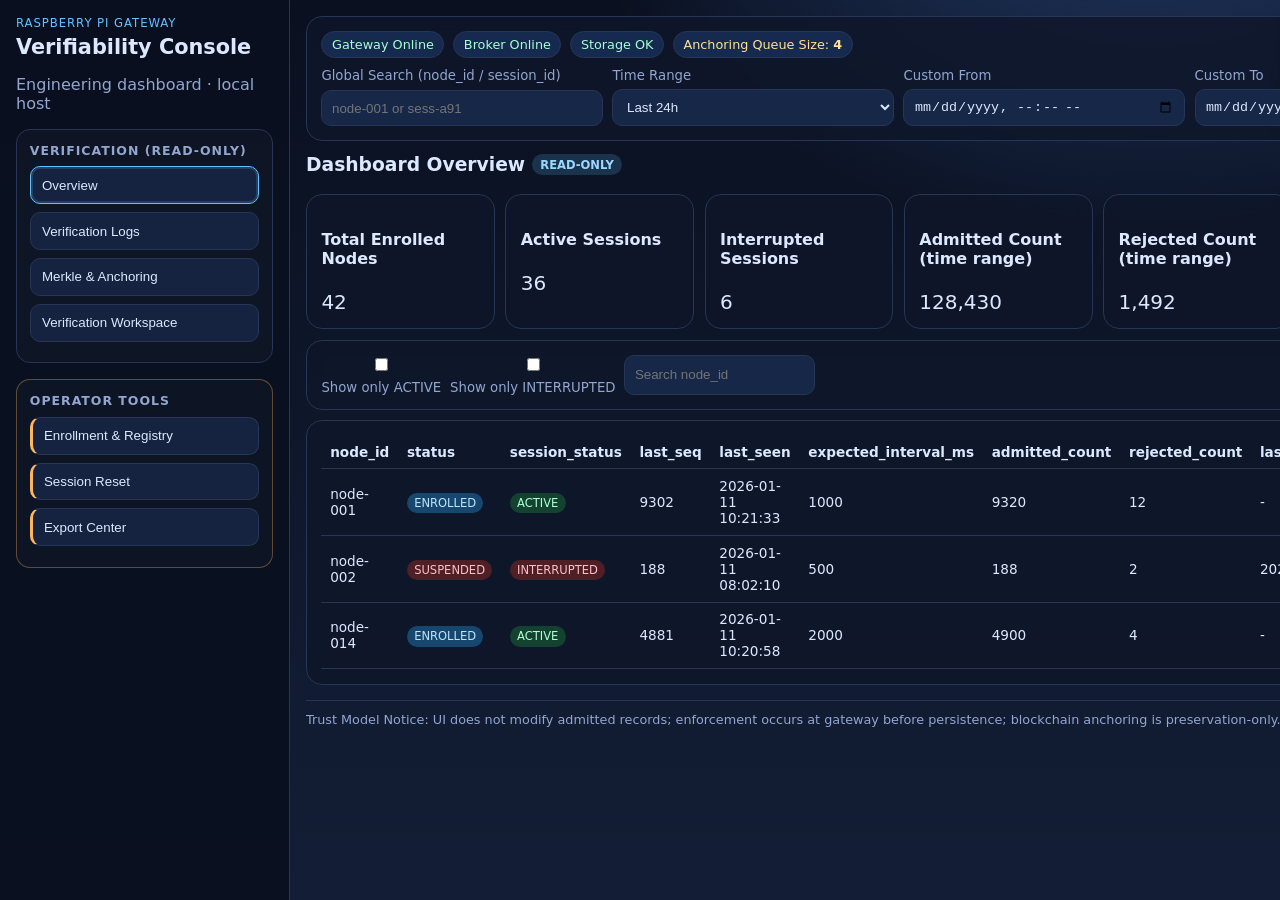
==== commit cb2a9be9: "Modernize dashboard UI with cleaner user-friendly interface" ====
--- a/index.html
+++ b/index.html
@@ -7,88 +7,81 @@
     <link rel="stylesheet" href="styles.css" />
   </head>
   <body>
-    <div class="app-shell">
+    <div class="layout">
       <aside class="sidebar">
-        <div>
-          <p class="eyebrow">Raspberry Pi Gateway</p>
-          <h1>Verifiability Control Plane</h1>
-          <p class="subtitle">Local observability & supervised operations</p>
+        <div class="brand">
+          <p class="kicker">Raspberry Pi Gateway</p>
+          <h1>Verifiability Console</h1>
+          <p class="muted">Engineering dashboard · local host</p>
         </div>
 
-        <div class="nav-group">
-          <h2>Verification (Read-only)</h2>
-          <button class="nav-link active" data-page="overview">Dashboard Overview</button>
-          <button class="nav-link" data-page="logs">Verification Log Viewer</button>
-          <button class="nav-link" data-page="merkle">Merkle & Anchoring Status</button>
-          <button class="nav-link" data-page="workspace">Merkle Verification Workspace</button>
-        </div>
-
-        <div class="nav-group nav-operator">
-          <h2>Operator Tools</h2>
-          <button class="nav-link operator" data-page="registry">Node Enrollment & Registry</button>
-          <button class="nav-link operator" data-page="reset">Session Reset Control</button>
-          <button class="nav-link operator" data-page="exports">Export & Artifacts Center</button>
-        </div>
+        <nav>
+          <section class="menu-group">
+            <h2>Verification (Read-only)</h2>
+            <button class="menu-item active" data-page="overview">Overview</button>
+            <button class="menu-item" data-page="logs">Verification Logs</button>
+            <button class="menu-item" data-page="merkle">Merkle & Anchoring</button>
+            <button class="menu-item" data-page="workspace">Verification Workspace</button>
+          </section>
+
+          <section class="menu-group operator-group">
+            <h2>Operator Tools</h2>
+            <button class="menu-item operator" data-page="registry">Enrollment & Registry</button>
+            <button class="menu-item operator" data-page="reset">Session Reset</button>
+            <button class="menu-item operator" data-page="exports">Export Center</button>
+          </section>
+        </nav>
       </aside>
 
-      <main class="content">
-        <header class="top-bar card">
-          <div class="status-group">
-            <span class="status-pill online">Gateway Online</span>
-            <span class="status-pill online">Broker Online</span>
-            <span class="status-pill healthy">Storage OK</span>
-            <span class="status-pill queue">Anchoring Queue Size: <strong>4</strong></span>
-          </div>
-
-          <div class="filters-row">
-            <label>
-              Global Search (node_id / session_id)
-              <input id="globalSearch" type="text" placeholder="node-001 / sess-a91" />
-            </label>
-            <label>
-              Time Range
-              <select id="timeRange">
+      <main class="main">
+        <header class="topbar panel">
+          <div class="status-row">
+            <span class="pill ok">Gateway Online</span>
+            <span class="pill ok">Broker Online</span>
+            <span class="pill ok">Storage OK</span>
+            <span class="pill warn">Anchoring Queue Size: <strong>4</strong></span>
+          </div>
+          <div class="filter-row">
+            <label>Global Search (node_id / session_id)
+              <input type="text" placeholder="node-001 or sess-a91" />
+            </label>
+            <label>Time Range
+              <select>
                 <option>Last 1h</option>
                 <option selected>Last 24h</option>
                 <option>Last 7d</option>
                 <option>Custom</option>
               </select>
             </label>
-            <label>
-              Custom From
+            <label>Custom From
               <input type="datetime-local" />
             </label>
-            <label>
-              Custom To
+            <label>Custom To
               <input type="datetime-local" />
             </label>
           </div>
         </header>
 
         <section class="page active" id="page-overview">
-          <h2>Dashboard Overview <span class="readonly-tag">READ-ONLY</span></h2>
-          <div class="card-grid six">
-            <article class="card metric"><h3>Total Enrolled Nodes</h3><p>42</p><small>+2 this week</small></article>
-            <article class="card metric"><h3>Active Sessions</h3><p>36</p><small>86% online</small></article>
-            <article class="card metric"><h3>Interrupted Sessions</h3><p>6</p><small>3 unresolved alerts</small></article>
-            <article class="card metric"><h3>Admitted Count (range)</h3><p>128,430</p><small>Stable throughput</small></article>
-            <article class="card metric"><h3>Rejected Count (range)</h3><p>1,492</p><small>1.15% reject rate</small></article>
-            <article class="card metric"><h3>Latest Anchor Status</h3><p><span class="badge confirmed">CONFIRMED</span></p><small>batch-301 at 10:16</small></article>
-          </div>
-
-          <div class="table-tools card">
-            <label><input type="checkbox" /> Only ACTIVE</label>
-            <label><input type="checkbox" /> Only INTERRUPTED</label>
-            <input type="text" placeholder="Quick filter: node_id" />
-          </div>
-
-          <div class="table-wrap card">
-            <table>
-              <thead>
-                <tr>
-                  <th>node_id</th><th>status</th><th>session_status</th><th>last_seq</th><th>last_seen</th><th>expected_interval_ms</th><th>admitted_count</th><th>rejected_count</th><th>last_disconnect_timestamp</th>
-                </tr>
-              </thead>
+          <h3>Dashboard Overview <span class="tag readonly">READ-ONLY</span></h3>
+          <div class="metric-grid">
+            <article class="panel metric"><h4>Total Enrolled Nodes</h4><p>42</p></article>
+            <article class="panel metric"><h4>Active Sessions</h4><p>36</p></article>
+            <article class="panel metric"><h4>Interrupted Sessions</h4><p>6</p></article>
+            <article class="panel metric"><h4>Admitted Count (time range)</h4><p>128,430</p></article>
+            <article class="panel metric"><h4>Rejected Count (time range)</h4><p>1,492</p></article>
+            <article class="panel metric"><h4>Latest Anchor Status</h4><p><span class="badge confirmed">CONFIRMED</span></p></article>
+          </div>
+
+          <div class="panel controls">
+            <label><input type="checkbox" /> Show only ACTIVE</label>
+            <label><input type="checkbox" /> Show only INTERRUPTED</label>
+            <input type="text" placeholder="Search node_id" />
+          </div>
+
+          <div class="panel table-shell">
+            <table>
+              <thead><tr><th>node_id</th><th>status</th><th>session_status</th><th>last_seq</th><th>last_seen</th><th>expected_interval_ms</th><th>admitted_count</th><th>rejected_count</th><th>last_disconnect_timestamp</th></tr></thead>
               <tbody>
                 <tr><td>node-001</td><td><span class="badge enrolled">ENROLLED</span></td><td><span class="badge active">ACTIVE</span></td><td>9302</td><td>2026-01-11 10:21:33</td><td>1000</td><td>9320</td><td>12</td><td>-</td></tr>
                 <tr><td>node-002</td><td><span class="badge suspended">SUSPENDED</span></td><td><span class="badge interrupted">INTERRUPTED</span></td><td>188</td><td>2026-01-11 08:02:10</td><td>500</td><td>188</td><td>2</td><td>2026-01-11 08:05:09</td></tr>
@@ -99,41 +92,37 @@
         </section>
 
         <section class="page" id="page-logs">
-          <h2>Verification Log Viewer <span class="readonly-tag">READ-ONLY</span></h2>
-          <div class="table-tools card">
-            <input type="text" placeholder="Filter: node_id" />
-            <input type="text" placeholder="Filter: session_id" />
+          <h3>Verification Log Viewer <span class="tag readonly">READ-ONLY</span></h3>
+          <div class="panel controls">
+            <input type="text" placeholder="Filter node_id" />
+            <input type="text" placeholder="Filter session_id" />
             <select><option>Admission: All</option><option>ACCEPT</option><option>REJECT</option></select>
-            <button class="ghost">Export view as CSV</button>
-          </div>
-          <div class="table-wrap card">
+            <button class="btn-subtle">Export view as CSV</button>
+          </div>
+          <div class="panel table-shell">
             <table>
               <thead><tr><th>record_id</th><th>node_id</th><th>session_id</th><th>timestamp_device</th><th>timestamp_gateway_arrival</th><th>seq_num</th><th>sensor_value</th><th>admission</th><th>rejection_reason</th><th>enforcement_layer_failed</th><th>anomaly_flags</th><th>prev_hash</th><th>curr_hash</th></tr></thead>
               <tbody>
-                <tr><td>rec-1</td><td>node-001</td><td>sess-a91</td><td>10:20:01</td><td>10:20:01.033</td><td>9301</td><td>23.4</td><td><span class="badge accept">ACCEPT</span></td><td>-</td><td>-</td><td>none</td><td><button class="link-btn">Copy prev_hash</button></td><td><button class="link-btn">Copy curr_hash</button></td></tr>
-                <tr><td>rec-2</td><td>node-002</td><td>sess-k22</td><td>08:01:59</td><td>08:02:00.441</td><td>189</td><td>96.2</td><td><span class="badge reject">REJECT</span></td><td>range_violation</td><td>sensor_policy</td><td>value_jump</td><td><button class="link-btn">Copy prev_hash</button></td><td><button class="link-btn">Copy curr_hash</button></td></tr>
-              </tbody>
-            </table>
-          </div>
-          <div class="drawer card">
-            <h3>Expanded Row Drawer: Full JSON Payload + Enforcement Metadata</h3>
+                <tr><td>rec-1</td><td>node-001</td><td>sess-a91</td><td>10:20:01</td><td>10:20:01.033</td><td>9301</td><td>23.4</td><td><span class="badge accept">ACCEPT</span></td><td>-</td><td>-</td><td>none</td><td><button class="copy" data-copy="prev-hash-rec-1">Copy hash</button></td><td><button class="copy" data-copy="curr-hash-rec-1">Copy hash</button></td></tr>
+                <tr><td>rec-2</td><td>node-002</td><td>sess-k22</td><td>08:01:59</td><td>08:02:00.441</td><td>189</td><td>96.2</td><td><span class="badge reject">REJECT</span></td><td>range_violation</td><td>sensor_policy</td><td>value_jump</td><td><button class="copy" data-copy="prev-hash-rec-2">Copy hash</button></td><td><button class="copy" data-copy="curr-hash-rec-2">Copy hash</button></td></tr>
+              </tbody>
+            </table>
+          </div>
+          <div class="panel">
+            <h4>Expanded Row Drawer: Full JSON payload + enforcement metadata</h4>
             <pre>{
   "record_id": "rec-2",
   "payload": {"node_id": "node-002", "value": 96.2},
-  "metadata": {
-    "admission": "REJECT",
-    "failed_layer": "sensor_policy",
-    "rejection_reason": "range_violation"
-  }
+  "metadata": {"admission": "REJECT", "failed_layer": "sensor_policy"}
 }</pre>
-          </div>
-          <p class="pagination">Pagination: ◀ 1 2 3 ▶</p>
+            <p class="muted">Pagination: ◀ 1 2 3 ▶</p>
+          </div>
         </section>
 
         <section class="page" id="page-merkle">
-          <h2>Merkle & Anchoring Status <span class="readonly-tag">READ-ONLY</span></h2>
+          <h3>Merkle & Anchoring Status <span class="tag readonly">READ-ONLY</span></h3>
           <p class="note">Anchoring is preservation-only; does not affect admission decisions.</p>
-          <div class="table-wrap card">
+          <div class="panel table-shell">
             <table>
               <thead><tr><th>batch_id</th><th>interval_start</th><th>interval_end</th><th>merkle_root</th><th>leaf_count</th><th>anchor_status</th><th>solana_tx_id</th><th>anchored_at</th><th>retries</th></tr></thead>
               <tbody>
@@ -143,64 +132,64 @@
               </tbody>
             </table>
           </div>
-          <div class="split">
-            <article class="card">
-              <h3>Batch Detail</h3>
-              <p><strong>batch_id:</strong> batch-301</p>
+          <div class="grid2">
+            <article class="panel">
+              <h4>Batch Detail</h4>
               <p><strong>merkle_root:</strong> <code>0x99ab...f1d4</code></p>
-              <p><strong>leaf_hashes:</strong> <a href="#">/artifacts/batch-301-leaves.json</a></p>
-              <button class="ghost">Download inclusion proofs bundle</button>
-            </article>
-            <article class="card">
-              <h3>Batch Timeline</h3>
-              <ul class="timeline">
-                <li><strong>10:16</strong> batch-301 <span class="badge confirmed">CONFIRMED</span></li>
-                <li><strong>10:30</strong> batch-302 <span class="badge queued">QUEUED</span></li>
-                <li><strong>10:45</strong> batch-303 <span class="badge submitted">SUBMITTED</span></li>
+              <p><strong>leaf hashes:</strong> <a href="#">/artifacts/batch-301-leaves.json</a></p>
+              <button class="btn-subtle">Download inclusion proofs bundle</button>
+            </article>
+            <article class="panel">
+              <h4>Batch Timeline</h4>
+              <ul>
+                <li>10:16 · batch-301 · CONFIRMED</li>
+                <li>10:30 · batch-302 · QUEUED</li>
+                <li>10:45 · batch-303 · SUBMITTED</li>
               </ul>
             </article>
           </div>
         </section>
 
         <section class="page" id="page-registry">
-          <h2>Node Enrollment & Registry <span class="operator-tag">OPERATOR</span></h2>
+          <h3>Node Enrollment & Registry <span class="tag operator">OPERATOR</span></h3>
           <p class="note">Enrollment is administrative, not cryptographic authentication.</p>
-          <form class="form-grid card">
-            <label>node_id (required)<input id="enrollNodeId" required placeholder="node-099" /></label>
+          <form class="panel form-grid">
+            <label>node_id (required)<input id="enrollNode" required placeholder="node-099" /></label>
             <label>expected_interval_ms (required)<input required type="number" placeholder="1000" /></label>
             <label>sensor_type (optional)<input placeholder="temperature" /></label>
-            <label>min_value / max_value (optional)<input placeholder="0 / 50" /></label>
+            <label>min_value/max_value (optional)<input placeholder="0 / 50" /></label>
             <label>rate_of_change_limit (optional)<input placeholder="5 units/s" /></label>
-            <button type="button" class="operator-action" data-action="Enroll Node" data-node-source="enrollNodeId">Enroll Node</button>
+            <button type="button" class="op-action" data-action="Enroll Node" data-node-source="enrollNode">Enroll Node</button>
           </form>
-
-          <div class="table-wrap card">
+          <div class="panel table-shell">
             <table>
               <thead><tr><th>node_id</th><th>registered_at</th><th>expected_interval_ms</th><th>status</th><th>last_seen</th><th>notes</th><th>actions</th></tr></thead>
               <tbody>
-                <tr><td>node-001</td><td>2026-01-01</td><td>1000</td><td><span class="badge enrolled">ENROLLED</span></td><td>10:21</td><td>Main greenhouse</td><td><button type="button" class="operator-action" data-action="Suspend Node" data-node="node-001">Suspend Node</button></td></tr>
-                <tr><td>node-002</td><td>2026-01-02</td><td>500</td><td><span class="badge suspended">SUSPENDED</span></td><td>08:02</td><td>Manual investigation</td><td><button type="button" class="operator-action" data-action="Reactivate Node" data-node="node-002">Reactivate Node</button></td></tr>
+                <tr><td>node-001</td><td>2026-01-01</td><td>1000</td><td><span class="badge enrolled">ENROLLED</span></td><td>10:21</td><td>Main greenhouse</td><td><button type="button" class="op-action" data-action="Suspend Node" data-node="node-001">Suspend Node</button></td></tr>
+                <tr><td>node-002</td><td>2026-01-02</td><td>500</td><td><span class="badge suspended">SUSPENDED</span></td><td>08:02</td><td>Manual investigation</td><td><button type="button" class="op-action" data-action="Reactivate Node" data-node="node-002">Reactivate Node</button></td></tr>
               </tbody>
             </table>
           </div>
         </section>
 
         <section class="page" id="page-reset">
-          <h2>Session Reset Control <span class="operator-tag">OPERATOR</span></h2>
-          <div class="split">
-            <article class="card">
-              <h3>Per-node Session Panel</h3>
-              <p><strong>node_id:</strong> node-014</p>
-              <p><strong>current session_id:</strong> sess-k44</p>
-              <p><strong>last_seq:</strong> 4881</p>
-              <p><strong>last_seen:</strong> 10:20:58</p>
-              <p><strong>session_status:</strong> <span class="badge active">ACTIVE</span></p>
-              <label>Reason text (required)<textarea id="resetReason" placeholder="State reason for reset"></textarea></label>
-              <button type="button" class="operator-action" data-action="Trigger SESSION_RESET" data-node="node-014">Trigger SESSION_RESET</button>
+          <h3>Session Reset Control <span class="tag operator">OPERATOR</span></h3>
+          <div class="grid2">
+            <article class="panel">
+              <h4>Per-node Session Panel</h4>
+              <p>node_id: <strong>node-014</strong></p>
+              <p>current session_id: <strong>sess-k44</strong></p>
+              <p>last_seq: <strong>4881</strong></p>
+              <p>last_seen: <strong>10:20:58</strong></p>
+              <p>session_status: <span class="badge active">ACTIVE</span></p>
+              <label>Reason text (required)
+                <textarea id="resetReason" placeholder="State reason for reset"></textarea>
+              </label>
+              <button type="button" class="op-action" data-action="Trigger SESSION_RESET" data-node="node-014">Trigger SESSION_RESET</button>
               <p class="note">Next packet will establish new expected_seq baseline.</p>
             </article>
-            <article class="card">
-              <h3>Recent Resets</h3>
+            <article class="panel table-shell">
+              <h4>Recent Resets</h4>
               <table>
                 <thead><tr><th>timestamp</th><th>node_id</th><th>reason</th><th>operator_id</th><th>receipt_id</th></tr></thead>
                 <tbody>
@@ -213,40 +202,38 @@
         </section>
 
         <section class="page" id="page-exports">
-          <h2>Export & Verification Artifacts Center <span class="operator-tag">OPERATOR</span></h2>
-          <article class="card">
-            <h3>Export Wizard</h3>
-            <div class="wizard">
-              <div><strong>(a)</strong> Select node_id(s) + date range <input placeholder="node-001,node-014" /></div>
-              <div><strong>(b)</strong> Choose data type <select><option>admitted-only</option><option>include rejected metadata</option></select></div>
-              <div><strong>(c)</strong> Choose format <select><option>CSV</option><option>JSON</option></select></div>
-              <div><strong>(d)</strong> Include extras
-                <label><input type="checkbox" /> include enforcement metadata</label>
-                <label><input type="checkbox" /> include anomaly flags</label>
-                <label><input type="checkbox" /> include session events</label>
-              </div>
-              <div><strong>(e)</strong> <button type="button" class="operator-action" data-action="Generate Export" data-node="multi">Generate export</button></div>
+          <h3>Export & Verification Artifacts Center <span class="tag operator">OPERATOR</span></h3>
+          <div class="panel wizard">
+            <h4>Export Wizard</h4>
+            <p><strong>(a)</strong> Select node_id(s) + date range <input placeholder="node-001,node-014" /></p>
+            <p><strong>(b)</strong> Choose data type <select><option>admitted-only</option><option>include rejected metadata</option></select></p>
+            <p><strong>(c)</strong> Choose format <select><option>CSV</option><option>JSON</option></select></p>
+            <div><strong>(d)</strong> Include extras
+              <label><input type="checkbox" /> include enforcement metadata</label>
+              <label><input type="checkbox" /> include anomaly flags</label>
+              <label><input type="checkbox" /> include session events</label>
             </div>
-          </article>
-          <div class="table-wrap card">
+            <p><strong>(e)</strong> <button type="button" class="op-action" data-action="Generate Export" data-node="multi">Generate Export</button></p>
+          </div>
+          <div class="panel table-shell">
             <table>
               <thead><tr><th>artifact</th><th>filename</th><th>generated_at</th><th>size</th><th>checksum (sha256)</th><th>download</th></tr></thead>
               <tbody>
-                <tr><td>Download Audit Log (hash-linked log export)</td><td>audit_log_2026-01-11.csv</td><td>10:18</td><td>23MB</td><td>f92a...a71</td><td><button class="ghost">Download</button></td></tr>
-                <tr><td>Download Merkle Batch Files</td><td>batches_2026-01-11.zip</td><td>10:18</td><td>4MB</td><td>2ab1...d22</td><td><button class="ghost">Download</button></td></tr>
-                <tr><td>Download Inclusion Proofs</td><td>proofs_301_302.zip</td><td>10:18</td><td>2MB</td><td>bb39...f90</td><td><button class="ghost">Download</button></td></tr>
-                <tr><td>Download Anchoring References (tx IDs)</td><td>anchors_refs.json</td><td>10:18</td><td>220KB</td><td>c90a...1e2</td><td><button class="ghost">Download</button></td></tr>
-                <tr><td>Download Deployment Summary Report</td><td>deployment_summary.pdf</td><td>10:18</td><td>1.4MB</td><td>8af3...24b</td><td><button class="ghost">Download</button></td></tr>
-                <tr><td>Download Merkle Verification Script</td><td>verify_merkle.py</td><td>10:18</td><td>14KB</td><td>05cd...ff1</td><td><button class="ghost">Download</button></td></tr>
+                <tr><td>Download Audit Log (hash-linked log export)</td><td>audit_log_2026-01-11.csv</td><td>10:18</td><td>23MB</td><td>f92a...a71</td><td><button class="btn-subtle">Download</button></td></tr>
+                <tr><td>Download Merkle Batch Files</td><td>batches_2026-01-11.zip</td><td>10:18</td><td>4MB</td><td>2ab1...d22</td><td><button class="btn-subtle">Download</button></td></tr>
+                <tr><td>Download Inclusion Proofs</td><td>proofs_301_302.zip</td><td>10:18</td><td>2MB</td><td>bb39...f90</td><td><button class="btn-subtle">Download</button></td></tr>
+                <tr><td>Download Anchoring References (tx IDs)</td><td>anchors_refs.json</td><td>10:18</td><td>220KB</td><td>c90a...1e2</td><td><button class="btn-subtle">Download</button></td></tr>
+                <tr><td>Download Deployment Summary Report</td><td>deployment_summary.pdf</td><td>10:18</td><td>1.4MB</td><td>8af3...24b</td><td><button class="btn-subtle">Download</button></td></tr>
+                <tr><td>Download Merkle Verification Script</td><td>verify_merkle.py</td><td>10:18</td><td>14KB</td><td>05cd...ff1</td><td><button class="btn-subtle">Download</button></td></tr>
               </tbody>
             </table>
           </div>
         </section>
 
         <section class="page" id="page-workspace">
-          <h2>Merkle Verification Workspace <span class="readonly-tag">READ-ONLY TOOLS</span></h2>
+          <h3>Merkle Verification Workspace <span class="tag readonly">READ-ONLY TOOLS</span></h3>
           <p class="note">Verification validates integrity of admitted records and anchoring references; does not prove sensor hardware authenticity.</p>
-          <form class="form-grid card">
+          <form class="panel form-grid">
             <label>batch_id or solana_tx_id<input placeholder="batch-301 or 5dxa...22L" /></label>
             <label>Upload log/export file<input type="file" /></label>
             <label>Upload proofs bundle<input type="file" /></label>
@@ -254,8 +241,8 @@
             <label>Recorded merkle_root<input value="0x99ab...f1d4" readonly /></label>
             <label>Result<input value="MATCH" readonly /></label>
           </form>
-          <article class="card">
-            <h3>CLI Verification Example (placeholder)</h3>
+          <article class="panel">
+            <h4>Script instructions (example)</h4>
             <pre>python verify_merkle.py \
   --batch-id batch-301 \
   --log-file ./exports/audit_log.csv \
@@ -270,18 +257,17 @@
     </div>
 
     <div class="modal hidden" id="confirmModal">
-      <div class="modal-content">
-        <h3>Confirm Operator Action</h3>
+      <div class="panel modal-box">
+        <h4>Confirm Operator Action</h4>
         <p id="confirmText"></p>
-        <div class="row">
-          <button id="cancelAction" type="button">Cancel</button>
+        <div class="modal-actions">
+          <button id="cancelAction" type="button" class="btn-subtle">Cancel</button>
           <button id="confirmAction" type="button">Confirm</button>
         </div>
       </div>
     </div>
 
     <div class="receipt hidden" id="receipt"></div>
-
     <script src="app.js"></script>
   </body>
 </html>
--- a/styles.css
+++ b/styles.css
@@ -1,122 +1,95 @@
 :root {
-  --bg: #070d1b;
-  --panel: #101a2f;
-  --panel-2: #192742;
-  --line: #2a3d60;
-  --text: #dbe8ff;
-  --muted: #8ea4ca;
-  --read: #2ba7ff;
-  --operator: #ffaf45;
+  --bg: #0a1020;
+  --bg-2: #131e36;
+  --panel: rgba(15, 23, 42, 0.82);
+  --line: #273556;
+  --txt: #dce8ff;
+  --muted: #92a6cf;
+  --primary: #66c2ff;
+  --operator: #ffb55f;
 }
 * { box-sizing: border-box; }
 body {
   margin: 0;
-  background: radial-gradient(circle at top right, #132544 0%, var(--bg) 45%);
-  color: var(--text);
-  font-family: Inter, system-ui, sans-serif;
+  font-family: Inter, ui-sans-serif, system-ui;
+  color: var(--txt);
+  background: radial-gradient(1000px 700px at 90% -20%, #25406f 0%, transparent 60%), linear-gradient(180deg, var(--bg), var(--bg-2));
 }
-.app-shell { min-height: 100vh; display: grid; grid-template-columns: 280px 1fr; }
+.layout { min-height: 100vh; display: grid; grid-template-columns: 290px 1fr; }
 .sidebar {
   border-right: 1px solid var(--line);
-  background: rgba(6, 13, 28, 0.9);
-  backdrop-filter: blur(6px);
+  background: rgba(10, 16, 32, 0.95);
   padding: 1rem;
   position: sticky;
   top: 0;
   height: 100vh;
   overflow: auto;
 }
-.eyebrow { margin: 0; color: var(--read); text-transform: uppercase; letter-spacing: .1em; font-size: .75rem; }
-h1 { margin: .35rem 0; font-size: 1.2rem; }
-.subtitle { margin-top: 0; color: var(--muted); }
-.nav-group { margin-top: 1rem; padding: .7rem; border: 1px solid var(--line); border-radius: 12px; background: rgba(16, 26, 47, .35); }
-.nav-operator { border-color: rgba(255,175,69,.45); }
-.nav-group h2 { margin-top: 0; font-size: .8rem; text-transform: uppercase; letter-spacing: .07em; color: var(--muted); }
-.nav-link {
-  width: 100%;
-  text-align: left;
-  border: 1px solid var(--line);
-  border-radius: 10px;
-  background: var(--panel);
-  color: var(--text);
-  padding: .6rem;
-  margin-bottom: .45rem;
+.kicker { margin: 0; text-transform: uppercase; letter-spacing: .08em; color: var(--primary); font-size: .73rem; }
+h1 { margin: .3rem 0 .2rem; font-size: 1.3rem; }
+.muted { color: var(--muted); }
+.menu-group { margin-top: 1rem; border: 1px solid var(--line); border-radius: 14px; padding: .8rem; background: rgba(255,255,255,.02); }
+.operator-group { border-color: rgba(255,181,95,.35); }
+.menu-group h2 { margin: 0 0 .55rem; font-size: .78rem; text-transform: uppercase; color: var(--muted); letter-spacing: .08em; }
+.menu-item {
+  width: 100%; text-align: left; margin-bottom: .5rem; border-radius: 10px;
+  border: 1px solid var(--line); background: #152341; color: var(--txt); padding: .65rem .7rem;
 }
-.nav-link.active { border-color: var(--read); box-shadow: inset 0 0 0 1px var(--read); }
-.nav-link.operator { border-left: 3px solid var(--operator); }
-.content { padding: 1rem; }
-.card { background: rgba(16, 26, 47, .72); border: 1px solid var(--line); border-radius: 14px; padding: .85rem; }
-.top-bar { margin-bottom: .9rem; }
-.status-group { display: flex; flex-wrap: wrap; gap: .55rem; margin-bottom: .6rem; }
-.status-pill { border: 1px solid var(--line); border-radius: 999px; padding: .3rem .55rem; font-size: .8rem; background: var(--panel-2); }
-.online, .healthy { color: #91ffbc; }
-.queue strong { color: #ffd979; }
-.filters-row { display: grid; gap: .55rem; grid-template-columns: repeat(4, minmax(130px, 1fr)); }
-label { display: grid; gap: .35rem; color: var(--muted); font-size: .82rem; }
+.menu-item.active { border-color: var(--primary); box-shadow: 0 0 0 2px rgba(102,194,255,.18) inset; }
+.menu-item.operator { border-left: 3px solid var(--operator); }
+.main { padding: 1rem; }
+.panel { border: 1px solid var(--line); background: var(--panel); border-radius: 16px; padding: .9rem; backdrop-filter: blur(8px); }
+.topbar { margin-bottom: .8rem; }
+.status-row { display: flex; gap: .55rem; flex-wrap: wrap; margin-bottom: .65rem; }
+.pill { border: 1px solid var(--line); border-radius: 999px; padding: .3rem .6rem; font-size: .8rem; background: #162a4f; }
+.pill.ok { color: #a6ffd0; }
+.pill.warn { color: #ffe197; }
+.filter-row { display: grid; grid-template-columns: repeat(4, minmax(130px, 1fr)); gap: .6rem; }
+label { display: grid; gap: .35rem; color: var(--muted); font-size: .83rem; }
 input, select, textarea, button {
-  border: 1px solid var(--line);
-  border-radius: 9px;
-  background: var(--panel-2);
-  color: var(--text);
-  padding: .55rem;
+  border-radius: 10px; border: 1px solid var(--line); background: #172747; color: var(--txt); padding: .55rem .6rem;
 }
 button { cursor: pointer; }
 .page { display: none; }
 .page.active { display: block; }
-h2 { display: flex; align-items: center; gap: .4rem; }
-.readonly-tag, .operator-tag { border-radius: 999px; padding: .2rem .5rem; font-size: .72rem; }
-.readonly-tag { background: rgba(43,167,255,.18); color: #99dbff; }
-.operator-tag { background: rgba(255,175,69,.18); color: #ffd7a4; }
-.card-grid { display: grid; gap: .7rem; }
-.card-grid.six { grid-template-columns: repeat(6, minmax(120px, 1fr)); margin-bottom: .7rem; }
-.metric p { font-size: 1.2rem; margin: .35rem 0 .1rem; }
-.metric small { color: var(--muted); }
-.table-tools { display: flex; flex-wrap: wrap; gap: .5rem; margin-bottom: .7rem; }
-.table-wrap { overflow: auto; }
-table { width: 100%; border-collapse: collapse; min-width: 980px; }
-th, td { border-bottom: 1px solid var(--line); padding: .55rem; font-size: .85rem; text-align: left; }
-.badge { border-radius: 999px; padding: .2rem .45rem; font-size: .72rem; }
-.active { background: #0f3f2e; color: #abffcb; }
-.interrupted, .reject, .suspended, .failed { background: #4a191c; color: #ffb8bb; }
-.accept, .enrolled { background: #173f63; color: #bfe5ff; }
-.queued { background: #4b3a0e; color: #ffe39e; }
-.submitted { background: #2f2367; color: #cabaff; }
-.confirmed { background: #143f22; color: #bcffd0; }
-.ghost, .link-btn { background: transparent; }
-.drawer { margin-top: .75rem; }
+h3 { display: flex; align-items: center; gap: .45rem; margin-top: .2rem; }
+.tag { font-size: .72rem; border-radius: 999px; padding: .2rem .5rem; }
+.tag.readonly { background: rgba(102,194,255,.18); color: #9ad8ff; }
+.tag.operator { background: rgba(255,181,95,.2); color: #ffd6a7; }
+.metric-grid { display: grid; grid-template-columns: repeat(6, minmax(120px,1fr)); gap: .65rem; margin-bottom: .65rem; }
+.metric p { font-size: 1.25rem; margin: .4rem 0 0; }
+.controls { display: flex; gap: .55rem; flex-wrap: wrap; margin-bottom: .65rem; }
+.table-shell { overflow: auto; }
+table { width: 100%; border-collapse: collapse; min-width: 1000px; }
+th, td { border-bottom: 1px solid var(--line); text-align: left; padding: .55rem; font-size: .85rem; }
+.badge { border-radius: 999px; padding: .19rem .45rem; font-size: .72rem; }
+.badge.active { background: #144230; color: #afffd3; }
+.badge.interrupted, .badge.reject, .badge.suspended { background: #4f1f26; color: #ffbec6; }
+.badge.enrolled, .badge.accept { background: #17466f; color: #bde5ff; }
+.badge.confirmed { background: #18472a; color: #b8ffd0; }
+.badge.queued { background: #51410d; color: #ffe6a2; }
+.badge.submitted { background: #352166; color: #d5c5ff; }
+.btn-subtle, .copy { background: transparent; }
 pre { white-space: pre-wrap; word-break: break-word; }
-.pagination { color: var(--muted); }
-.split { display: grid; grid-template-columns: 1fr 1fr; gap: .7rem; }
-.form-grid { display: grid; grid-template-columns: repeat(3, minmax(150px, 1fr)); gap: .65rem; margin-bottom: .7rem; }
-.wizard { display: grid; gap: .65rem; }
-.timeline { margin: 0; padding-left: 1.1rem; display: grid; gap: .4rem; }
-.note { color: #ffcf99; }
-footer { margin-top: 1rem; font-size: .8rem; color: var(--muted); border-top: 1px solid var(--line); padding-top: .75rem; }
-.modal { position: fixed; inset: 0; display: grid; place-items: center; background: rgba(0, 0, 0, .55); }
-.modal-content { width: min(460px, 90vw); }
-.row { display: flex; justify-content: flex-end; gap: .55rem; margin-top: .65rem; }
+.grid2 { display: grid; grid-template-columns: 1fr 1fr; gap: .65rem; }
+.form-grid { display: grid; grid-template-columns: repeat(3, minmax(140px,1fr)); gap: .65rem; margin-bottom: .65rem; }
+.wizard { display: grid; gap: .45rem; margin-bottom: .65rem; }
+.note { color: #ffc98f; }
+footer { margin-top: .9rem; border-top: 1px solid var(--line); padding-top: .7rem; color: var(--muted); font-size: .8rem; }
+.modal { position: fixed; inset: 0; display: grid; place-items: center; background: rgba(0,0,0,.55); }
+.modal-box { width: min(460px, 92vw); }
+.modal-actions { margin-top: .7rem; display: flex; justify-content: flex-end; gap: .55rem; }
+.receipt { position: fixed; right: 16px; bottom: 16px; max-width: 390px; border: 1px solid #2e915f; background: #0f2e1d; color: #cffff0; border-radius: 12px; padding: .85rem; }
 .hidden { display: none !important; }
-.receipt {
-  position: fixed;
-  right: 14px;
-  bottom: 14px;
-  max-width: 390px;
-  border-radius: 12px;
-  border: 1px solid #2f8d5d;
-  background: #0e2d1e;
-  color: #d2ffdf;
-  padding: .8rem;
-}
 
 @media (max-width: 1120px) {
-  .app-shell { grid-template-columns: 230px 1fr; }
-  .card-grid.six { grid-template-columns: repeat(3, minmax(120px, 1fr)); }
-  .filters-row { grid-template-columns: repeat(2, minmax(120px, 1fr)); }
-  .form-grid { grid-template-columns: repeat(2, minmax(140px, 1fr)); }
+  .layout { grid-template-columns: 220px 1fr; }
+  .metric-grid { grid-template-columns: repeat(3, minmax(120px,1fr)); }
+  .filter-row { grid-template-columns: repeat(2, minmax(120px,1fr)); }
+  .form-grid { grid-template-columns: repeat(2, minmax(130px,1fr)); }
 }
-
 @media (max-width: 780px) {
-  .app-shell { grid-template-columns: 1fr; }
+  .layout { grid-template-columns: 1fr; }
   .sidebar { position: relative; height: auto; }
-  .split, .form-grid, .filters-row, .card-grid.six { grid-template-columns: 1fr; }
+  .grid2, .form-grid, .filter-row, .metric-grid { grid-template-columns: 1fr; }
 }
